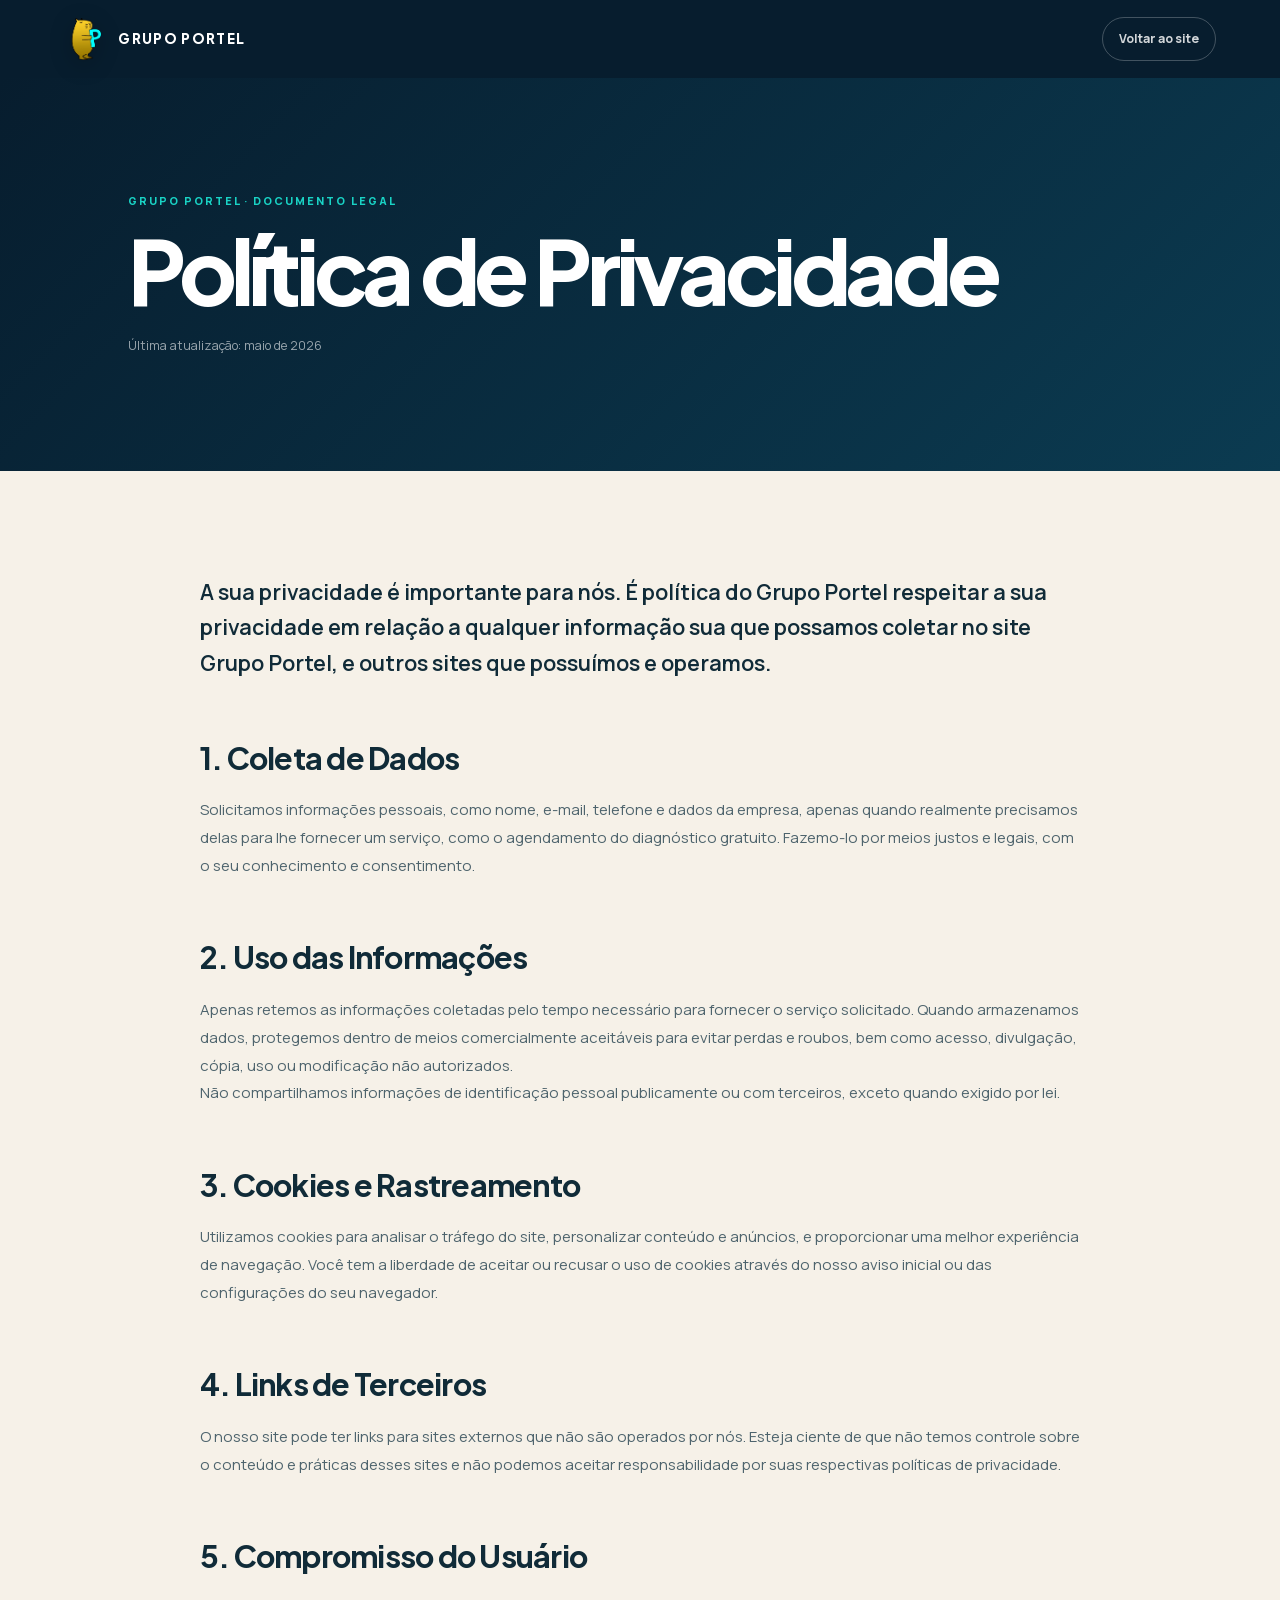
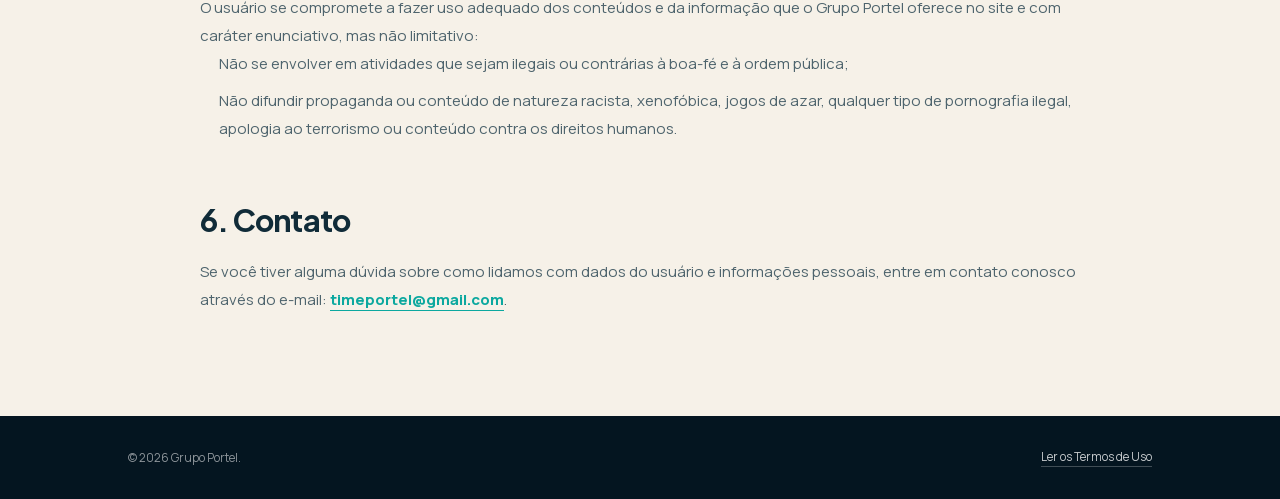
==== privacidade/index.html @ b7c0ee76 "Publish working Formspree integration" ====
<!DOCTYPE html><html lang="pt-BR"><head><meta charSet="utf-8"/><meta name="viewport" content="width=device-width, initial-scale=1"/><link rel="preload" href="/assets/logo-grupo-portel.png" as="image"/><link rel="stylesheet" href="/_next/static/css/index.C528u4CT.css" data-rsc-css-href="/_next/static/css/index.C528u4CT.css" data-precedence="vite-rsc/importer-resources"/><link rel="modulepreload" fetchPriority="low" href="/_next/static/chunks/index-CwE5I6aI.js"/><script src="/_next/static/chunks/rolldown-runtime-C60lm6uB.js" type="module" async=""></script><script src="/_next/static/chunks/framework-BgSIrAUN.js" type="module" async=""></script><link rel="preload" href="/assets/capy-transition-rough.png" as="image"/><link rel="preload" href="/assets/capy-walk-rough.png" as="image"/><link rel="modulepreload" href="/_next/static/chunks/layout-segment-context-z659BINg.js" crossorigin=""/><title>Grupo Portel | Engenharia de Vendas</title><meta name="description" content="Encontramos onde a sua receita escapa e conectamos marca, marketing e vendas para transformar atenção em decisão, venda e recorrência."/><meta property="og:title" content="Grupo Portel | Engenharia de Vendas"/><meta property="og:description" content="Encontramos onde a sua receita escapa e conectamos marca, marketing e vendas para transformar atenção em decisão, venda e recorrência."/><meta property="og:type" content="website"/><meta property="og:image" content="https://grupoportel.com/og.png"/><meta property="og:image:width" content="1536"/><meta property="og:image:height" content="1024"/><meta property="og:image:alt" content="Grupo Portel — quatro estações da estruturação comercial"/><meta name="twitter:card" content="summary_large_image"/><meta name="twitter:title" content="Grupo Portel | Engenharia de Vendas"/><meta name="twitter:description" content="Encontramos onde a sua receita escapa e conectamos marca, marketing e vendas para transformar atenção em decisão, venda e recorrência."/><meta name="twitter:image" content="https://grupoportel.com/og.png"/><link rel="shortcut icon" href="/favicon-portel.png"/><link rel="icon" href="/favicon-portel.png" type="image/png"/><link rel="apple-touch-icon" href="/favicon-portel.png"/><link rel="preload" as="image" href="/assets/capy-transition-rough.png"/><link rel="preload" as="image" href="/assets/capy-walk-rough.png"/><script>Object.assign(((self[Symbol.for("vinext.navigationRuntime")]??={bootstrap:{routeManifest:null},functions:{}}).bootstrap.rsc??={rsc:[]}),{params:{},nav:{"pathname":"/privacidade","searchParams":[]}})</script><link rel="modulepreload" href="/_next/static/chunks/index-CwE5I6aI.js" />
<link rel="preload" href="/_next/static/_vinext_fonts/manrope-76eca2803f7f/manrope-81401990.woff2" as="font" type="font/woff2" crossorigin />
<link rel="preload" href="/_next/static/_vinext_fonts/plus-jakarta-sans-58677bc4e688/plus-jakarta-sans-be25729b.woff2" as="font" type="font/woff2" crossorigin />
<style data-vinext-fonts>/* cyrillic-ext */
@font-face {
  font-family: 'Manrope';
  font-style: normal;
  font-weight: 200 800;
  font-display: swap;
  src: url(/_next/static/_vinext_fonts/manrope-76eca2803f7f/manrope-37facb2a.woff2) format('woff2');
  unicode-range: U+0460-052F, U+1C80-1C8A, U+20B4, U+2DE0-2DFF, U+A640-A69F, U+FE2E-FE2F;
}
/* cyrillic */
@font-face {
  font-family: 'Manrope';
  font-style: normal;
  font-weight: 200 800;
  font-display: swap;
  src: url(/_next/static/_vinext_fonts/manrope-76eca2803f7f/manrope-c9a5f13c.woff2) format('woff2');
  unicode-range: U+0301, U+0400-045F, U+0490-0491, U+04B0-04B1, U+2116;
}
/* greek */
@font-face {
  font-family: 'Manrope';
  font-style: normal;
  font-weight: 200 800;
  font-display: swap;
  src: url(/_next/static/_vinext_fonts/manrope-76eca2803f7f/manrope-f00fa027.woff2) format('woff2');
  unicode-range: U+0370-0377, U+037A-037F, U+0384-038A, U+038C, U+038E-03A1, U+03A3-03FF;
}
/* vietnamese */
@font-face {
  font-family: 'Manrope';
  font-style: normal;
  font-weight: 200 800;
  font-display: swap;
  src: url(/_next/static/_vinext_fonts/manrope-76eca2803f7f/manrope-bd6e7fdc.woff2) format('woff2');
  unicode-range: U+0102-0103, U+0110-0111, U+0128-0129, U+0168-0169, U+01A0-01A1, U+01AF-01B0, U+0300-0301, U+0303-0304, U+0308-0309, U+0323, U+0329, U+1EA0-1EF9, U+20AB;
}
/* latin-ext */
@font-face {
  font-family: 'Manrope';
  font-style: normal;
  font-weight: 200 800;
  font-display: swap;
  src: url(/_next/static/_vinext_fonts/manrope-76eca2803f7f/manrope-76dcfc73.woff2) format('woff2');
  unicode-range: U+0100-02BA, U+02BD-02C5, U+02C7-02CC, U+02CE-02D7, U+02DD-02FF, U+0304, U+0308, U+0329, U+1D00-1DBF, U+1E00-1E9F, U+1EF2-1EFF, U+2020, U+20A0-20AB, U+20AD-20C0, U+2113, U+2C60-2C7F, U+A720-A7FF;
}
/* latin */
@font-face {
  font-family: 'Manrope';
  font-style: normal;
  font-weight: 200 800;
  font-display: swap;
  src: url(/_next/static/_vinext_fonts/manrope-76eca2803f7f/manrope-81401990.woff2) format('woff2');
  unicode-range: U+0000-00FF, U+0131, U+0152-0153, U+02BB-02BC, U+02C6, U+02DA, U+02DC, U+0304, U+0308, U+0329, U+2000-206F, U+20AC, U+2122, U+2191, U+2193, U+2212, U+2215, U+FEFF, U+FFFD;
}

@font-face {
  font-family: 'Manrope Fallback';
  src: local("Arial");
  ascent-override: 103.31%;
  descent-override: 29.07%;
  line-gap-override: 0.00%;
  size-adjust: 103.19%;
}

.__font_manrope_0lv6qco { font-family: 'Manrope', 'Manrope Fallback'; font-style: normal; }

.__variable_manrope_0lv6qco { --font-body: 'Manrope', 'Manrope Fallback'; }

/* cyrillic-ext */
@font-face {
  font-family: 'Plus Jakarta Sans';
  font-style: normal;
  font-weight: 200 800;
  font-display: swap;
  src: url(/_next/static/_vinext_fonts/plus-jakarta-sans-58677bc4e688/plus-jakarta-sans-9b76284e.woff2) format('woff2');
  unicode-range: U+0460-052F, U+1C80-1C8A, U+20B4, U+2DE0-2DFF, U+A640-A69F, U+FE2E-FE2F;
}
/* vietnamese */
@font-face {
  font-family: 'Plus Jakarta Sans';
  font-style: normal;
  font-weight: 200 800;
  font-display: swap;
  src: url(/_next/static/_vinext_fonts/plus-jakarta-sans-58677bc4e688/plus-jakarta-sans-35af93a0.woff2) format('woff2');
  unicode-range: U+0102-0103, U+0110-0111, U+0128-0129, U+0168-0169, U+01A0-01A1, U+01AF-01B0, U+0300-0301, U+0303-0304, U+0308-0309, U+0323, U+0329, U+1EA0-1EF9, U+20AB;
}
/* latin-ext */
@font-face {
  font-family: 'Plus Jakarta Sans';
  font-style: normal;
  font-weight: 200 800;
  font-display: swap;
  src: url(/_next/static/_vinext_fonts/plus-jakarta-sans-58677bc4e688/plus-jakarta-sans-305d441d.woff2) format('woff2');
  unicode-range: U+0100-02BA, U+02BD-02C5, U+02C7-02CC, U+02CE-02D7, U+02DD-02FF, U+0304, U+0308, U+0329, U+1D00-1DBF, U+1E00-1E9F, U+1EF2-1EFF, U+2020, U+20A0-20AB, U+20AD-20C0, U+2113, U+2C60-2C7F, U+A720-A7FF;
}
/* latin */
@font-face {
  font-family: 'Plus Jakarta Sans';
  font-style: normal;
  font-weight: 200 800;
  font-display: swap;
  src: url(/_next/static/_vinext_fonts/plus-jakarta-sans-58677bc4e688/plus-jakarta-sans-be25729b.woff2) format('woff2');
  unicode-range: U+0000-00FF, U+0131, U+0152-0153, U+02BB-02BC, U+02C6, U+02DA, U+02DC, U+0304, U+0308, U+0329, U+2000-206F, U+20AC, U+2122, U+2191, U+2193, U+2212, U+2215, U+FEFF, U+FFFD;
}

@font-face {
  font-family: 'Plus Jakarta Sans Fallback';
  src: local("Arial");
  ascent-override: 98.88%;
  descent-override: 21.15%;
  line-gap-override: 0.00%;
  size-adjust: 104.98%;
}

.__font_plus_jakarta_sans_1ftl9zn { font-family: 'Plus Jakarta Sans', 'Plus Jakarta Sans Fallback'; font-style: normal; }

.__variable_plus_jakarta_sans_1ftl9zn { --font-display: 'Plus Jakarta Sans', 'Plus Jakarta Sans Fallback'; }
</style>
</head><body class="__variable_manrope_0lv6qco __variable_plus_jakarta_sans_1ftl9zn"><main class="legal-page"><header class="legal-header"><a class="brand" href="/#inicio" aria-label="Grupo Portel — página inicial"><span class="brand-mark"><img src="/assets/logo-grupo-portel.png" alt=""/></span><span>GRUPO PORTEL</span></a><a class="legal-home-link" href="/#inicio">Voltar ao site</a></header><section class="legal-hero"><p>GRUPO PORTEL · DOCUMENTO LEGAL</p><h1>Política de Privacidade</h1><span>Última atualização: maio de 2026</span></section><article class="legal-content"><p>A sua privacidade é importante para nós. É política do Grupo Portel respeitar a sua privacidade em relação a qualquer informação sua que possamos coletar no site Grupo Portel, e outros sites que possuímos e operamos.</p><h2>1. Coleta de Dados</h2><p>Solicitamos informações pessoais, como nome, e-mail, telefone e dados da empresa, apenas quando realmente precisamos delas para lhe fornecer um serviço, como o agendamento do diagnóstico gratuito. Fazemo-lo por meios justos e legais, com o seu conhecimento e consentimento.</p><h2>2. Uso das Informações</h2><p>Apenas retemos as informações coletadas pelo tempo necessário para fornecer o serviço solicitado. Quando armazenamos dados, protegemos dentro de meios comercialmente aceitáveis para evitar perdas e roubos, bem como acesso, divulgação, cópia, uso ou modificação não autorizados.</p><p>Não compartilhamos informações de identificação pessoal publicamente ou com terceiros, exceto quando exigido por lei.</p><h2>3. Cookies e Rastreamento</h2><p>Utilizamos cookies para analisar o tráfego do site, personalizar conteúdo e anúncios, e proporcionar uma melhor experiência de navegação. Você tem a liberdade de aceitar ou recusar o uso de cookies através do nosso aviso inicial ou das configurações do seu navegador.</p><h2>4. Links de Terceiros</h2><p>O nosso site pode ter links para sites externos que não são operados por nós. Esteja ciente de que não temos controle sobre o conteúdo e práticas desses sites e não podemos aceitar responsabilidade por suas respectivas políticas de privacidade.</p><h2>5. Compromisso do Usuário</h2><p>O usuário se compromete a fazer uso adequado dos conteúdos e da informação que o Grupo Portel oferece no site e com caráter enunciativo, mas não limitativo:</p><ul><li>Não se envolver em atividades que sejam ilegais ou contrárias à boa-fé e à ordem pública;</li><li>Não difundir propaganda ou conteúdo de natureza racista, xenofóbica, jogos de azar, qualquer tipo de pornografia ilegal, apologia ao terrorismo ou conteúdo contra os direitos humanos.</li></ul><h2>6. Contato</h2><p>Se você tiver alguma dúvida sobre como lidamos com dados do usuário e informações pessoais, entre em contato conosco através do e-mail: <a href="mailto:timeportel@gmail.com">timeportel@gmail.com</a>.</p></article><footer class="legal-footer"><span>© 2026 Grupo Portel.</span><a href="/termos/">Ler os Termos de Uso</a></footer></main><script type="module" src="/_next/static/chunks/index-CwE5I6aI.js" id="_R_" async=""></script><script>((self[Symbol.for("vinext.navigationRuntime")]??={bootstrap:{routeManifest:null},functions:{}}).bootstrap.rsc??={rsc:[]}).rsc.push("2:I[\"8c0f216c4604\",[],\"Children\",1]\n")</script><script>((self[Symbol.for("vinext.navigationRuntime")]??={bootstrap:{routeManifest:null},functions:{}}).bootstrap.rsc??={rsc:[]}).rsc.push("3:I[\"593f344dc510\",[],\"GlobalErrorBoundary\",1]\n")</script><script>((self[Symbol.for("vinext.navigationRuntime")]??={bootstrap:{routeManifest:null},functions:{}}).bootstrap.rsc??={rsc:[]}).rsc.push("4:I[\"0b874ad30386\",[],\"default\",1]\n")</script><script>((self[Symbol.for("vinext.navigationRuntime")]??={bootstrap:{routeManifest:null},functions:{}}).bootstrap.rsc??={rsc:[]}).rsc.push("5:I[\"593f344dc510\",[],\"ErrorBoundary\",1]\n")</script><script>((self[Symbol.for("vinext.navigationRuntime")]??={bootstrap:{routeManifest:null},functions:{}}).bootstrap.rsc??={rsc:[]}).rsc.push("6:I[\"15c18cfaeeff\",[],\"LayoutSegmentProvider\",1]\n")</script><script>((self[Symbol.for("vinext.navigationRuntime")]??={bootstrap:{routeManifest:null},functions:{}}).bootstrap.rsc??={rsc:[]}).rsc.push("7:I[\"8c0f216c4604\",[],\"Slot\",1]\n")</script><script>((self[Symbol.for("vinext.navigationRuntime")]??={bootstrap:{routeManifest:null},functions:{}}).bootstrap.rsc??={rsc:[]}).rsc.push("8:I[\"9276801271d6\",[],\"AppRouterScrollTarget\",1]\n")</script><script>((self[Symbol.for("vinext.navigationRuntime")]??={bootstrap:{routeManifest:null},functions:{}}).bootstrap.rsc??={rsc:[]}).rsc.push("9:I[\"593f344dc510\",[],\"RedirectBoundary\",1]\n")</script><script>((self[Symbol.for("vinext.navigationRuntime")]??={bootstrap:{routeManifest:null},functions:{}}).bootstrap.rsc??={rsc:[]}).rsc.push(":HL[\"/_next/static/css/index.C528u4CT.css\",\"style\"     ]\n")</script><script>((self[Symbol.for("vinext.navigationRuntime")]??={bootstrap:{routeManifest:null},functions:{}}).bootstrap.rsc??={rsc:[]}).rsc.push(":HL[\"/assets/capy-transition-rough.png\",\"image\"]\n")</script><script>((self[Symbol.for("vinext.navigationRuntime")]??={bootstrap:{routeManifest:null},functions:{}}).bootstrap.rsc??={rsc:[]}).rsc.push(":HL[\"/assets/capy-walk-rough.png\",\"image\"]\n")</script><script>((self[Symbol.for("vinext.navigationRuntime")]??={bootstrap:{routeManifest:null},functions:{}}).bootstrap.rsc??={rsc:[]}).rsc.push("0:{\"__route\":\"route:/privacidade\",\"__interceptionContext\":null,\"__layoutIds\":[\"layout:/\"],\"__rootLayout\":\"/\",\"__sourcePage\":\"/privacidade/page\",\"page:/privacidade\":\"$L1\",\"layout:/\":[[[[\"$\",\"link\",\"css:/_next/static/css/index.C528u4CT.css\",{\"rel\":\"stylesheet\",\"precedence\":\"vite-rsc/importer-resources\",\"href\":\"/_next/static/css/index.C528u4CT.css\",\"data-rsc-css-href\":\"/_next/static/css/index.C528u4CT.css\"}],\"$undefined\"],[\"$\",\"html\",null,{\"lang\":\"pt-BR\",\"children\":[[\"$\",\"head\",null,{\"children\":[[\"$\",\"link\",null,{\"rel\":\"preload\",\"as\":\"image\",\"href\":\"/assets/capy-transition-rough.png\"}],[\"$\",\"link\",null,{\"rel\":\"preload\",\"as\":\"image\",\"href\":\"/assets/capy-walk-rough.png\"}]]}],[\"$\",\"body\",null,{\"className\":\"__variable_manrope_0lv6qco __variable_plus_jakarta_sans_1ftl9zn\",\"children\":[\"$\",\"$L2\",null,{}]}]]}]],null],\"route:/privacidade\":[[[\"$\",\"meta\",null,{\"charSet\":\"utf-8\"}],[[\"$\",\"title\",\"0\",{\"children\":\"Grupo Portel | Engenharia de Vendas\"}],[\"$\",\"meta\",\"1\",{\"name\":\"description\",\"content\":\"Encontramos onde a sua receita escapa e conectamos marca, marketing e vendas para transformar atenção em decisão, venda e recorrência.\"}],[\"$\",\"meta\",\"2\",{\"property\":\"og:title\",\"content\":\"Grupo Portel | Engenharia de Vendas\"}],[\"$\",\"meta\",\"3\",{\"property\":\"og:description\",\"content\":\"Encontramos onde a sua receita escapa e conectamos marca, marketing e vendas para transformar atenção em decisão, venda e recorrência.\"}],[\"$\",\"meta\",\"4\",{\"property\":\"og:type\",\"content\":\"website\"}],[\"$\",\"meta\",\"5\",{\"property\":\"og:image\",\"content\":\"https://grupoportel.com/og.png\"}],[\"$\",\"meta\",\"6\",{\"property\":\"og:image:width\",\"content\":\"1536\"}],[\"$\",\"meta\",\"7\",{\"property\":\"og:image:height\",\"content\":\"1024\"}],[\"$\",\"meta\",\"8\",{\"property\":\"og:image:alt\",\"content\":\"Grupo Portel — quatro estações da estruturação comercial\"}],[\"$\",\"meta\",\"9\",{\"name\":\"twitter:card\",\"content\":\"summary_large_image\"}],[\"$\",\"meta\",\"10\",{\"name\":\"twitter:title\",\"content\":\"Grupo Portel | Engenharia de Vendas\"}],[\"$\",\"meta\",\"11\",{\"name\":\"twitter:description\",\"content\":\"Encontramos onde a sua receita escapa e conectamos marca, marketing e vendas para transformar atenção em decisão, venda e recorrência.\"}],[\"$\",\"meta\",\"12\",{\"name\":\"twitter:image\",\"content\":\"https://grupoportel.com/og.png\"}],[\"$\",\"link\",\"13\",{\"rel\":\"shortcut icon\",\"href\":\"/favicon-portel.png\"}],[\"$\",\"link\",\"14\",{\"rel\":\"icon\",\"href\":\"/favicon-portel.png\",\"type\":\"image/png\"}],[\"$\",\"link\",\"15\",{\"rel\":\"apple-touch-icon\",\"href\":\"/favicon-portel.png\"}]],[[\"$\",\"meta\",\"0\",{\"name\":\"viewport\",\"content\":\"width=device-width, initial-scale=1\"}]]],[\"$\",\"$L3\",null,{\"fallback\":\"$4\",\"children\":[\"$\",\"$L5\",null,{\"fallback\":\"$4\",\"children\":[\"$\",\"$L6\",null,{\"providerId\":\"layout:/\",\"segmentMap\":{\"children\":[\"privacidade\"]},\"children\":[\"$\",\"$L7\",null,{\"id\":\"layout:/\",\"parallelSlots\":\"$undefined\",\"children\":[\"$\",\"$L8\",null,{\"children\":[\"$\",\"$L9\",null,{\"children\":[[\"$\",\"$L6\",null,{\"providerId\":\"page:/privacidade\",\"segmentMap\":{\"children\":[\"__PAGE__\"]},\"children\":[\"$\",\"$L7\",null,{\"id\":\"page:/privacidade\"}]}],null]}]}]}]}]}]}],null,null],\"__layoutFlags\":{\"layout:/\":\"s\"},\"__artifactCompatibility\":{\"schemaVersion\":1,\"graphVersion\":\"app-route-graph:e624e10433187079\",\"deploymentVersion\":\"eda1e6bf-291e-41cd-b1f5-90663b16c5d6\",\"appElementsSchemaVersion\":1,\"rscPayloadSchemaVersion\":1,\"rootBoundaryId\":\"/\",\"renderEpoch\":null},\"__renderObservation\":{\"schemaVersion\":1,\"output\":{\"kind\":\"app-rsc\",\"mountedSlotsFingerprint\":null,\"renderEpoch\":null,\"rootBoundaryId\":\"/\",\"routeId\":\"route:/privacidade\"},\"completeness\":\"partial\",\"boundaryOutcome\":{\"kind\":\"unknown\"},\"requestApis\":[{\"kind\":\"connection\",\"status\":\"unknown\"},{\"kind\":\"cookies\",\"status\":\"unknown\"},{\"kind\":\"draftMode\",\"status\":\"unknown\"},{\"kind\":\"headers\",\"status\":\"unknown\"},{\"kind\":\"params\",\"status\":\"unknown\"},{\"kind\":\"searchParams\",\"status\":\"unknown\"}],\"dynamicFetches\":[],\"cacheTags\":[\"/privacidade\",\"_N_T_/layout\",\"_N_T_/privacidade\",\"_N_T_/privacidade/layout\",\"_N_T_/privacidade/page\"],\"pathTags\":[\"/privacidade\"],\"cacheability\":\"unknown\",\"downgrade\":{\"target\":\"freshRender\",\"reasons\":[{\"code\":\"CP_DOWNGRADE_CACHEABILITY_UNKNOWN\",\"target\":\"freshRender\"},{\"code\":\"CP_DOWNGRADE_INCOMPLETE_OBSERVATION\",\"completeness\":\"partial\",\"target\":\"freshRender\"},{\"code\":\"CP_DOWNGRADE_UNKNOWN_REQUEST_API\",\"requestApi\":\"connection\",\"target\":\"freshRender\"},{\"code\":\"CP_DOWNGRADE_UNKNOWN_REQUEST_API\",\"requestApi\":\"cookies\",\"target\":\"freshRender\"},{\"code\":\"CP_DOWNGRADE_UNKNOWN_REQUEST_API\",\"requestApi\":\"draftMode\",\"target\":\"freshRender\"},{\"code\":\"CP_DOWNGRADE_UNKNOWN_REQUEST_API\",\"requestApi\":\"headers\",\"target\":\"freshRender\"},{\"code\":\"CP_DOWNGRADE_UNKNOWN_REQUEST_API\",\"requestApi\":\"params\",\"target\":\"freshRender\"},{\"code\":\"CP_DOWNGRADE_UNKNOWN_REQUEST_API\",\"requestApi\":\"searchParams\",\"target\":\"freshRender\"}],\"fallback\":{\"kind\":\"breakerFallback\",\"code\":\"CP_PRIVATE_DYNAMIC_DOWNGRADE\",\"mode\":\"renderFresh\",\"scope\":\"affectedOutput\",\"fields\":{\"reasonCodes\":[\"CP_DOWNGRADE_CACHEABILITY_UNKNOWN\",\"CP_DOWNGRADE_INCOMPLETE_OBSERVATION\",\"CP_DOWNGRADE_UNKNOWN_REQUEST_API\",\"CP_DOWNGRADE_UNKNOWN_REQUEST_API\",\"CP_DOWNGRADE_UNKNOWN_REQUEST_API\",\"CP_DOWNGRADE_UNKNOWN_REQUEST_API\",\"CP_DOWNGRADE_UNKNOWN_REQUEST_API\",\"CP_DOWNGRADE_UNKNOWN_REQUEST_API\"],\"target\":\"freshRender\"}},\"isPublicCacheCandidate\":false}}}\n")</script><script>((self[Symbol.for("vinext.navigationRuntime")]??={bootstrap:{routeManifest:null},functions:{}}).bootstrap.rsc??={rsc:[]}).rsc.push(":HL[\"/assets/logo-grupo-portel.png\",\"image\"]\n")</script><script>((self[Symbol.for("vinext.navigationRuntime")]??={bootstrap:{routeManifest:null},functions:{}}).bootstrap.rsc??={rsc:[]}).rsc.push("1:[\"$\",\"main\",null,{\"className\":\"legal-page\",\"children\":[[\"$\",\"header\",null,{\"className\":\"legal-header\",\"children\":[[\"$\",\"a\",null,{\"className\":\"brand\",\"href\":\"/#inicio\",\"aria-label\":\"Grupo Portel — página inicial\",\"children\":[[\"$\",\"span\",null,{\"className\":\"brand-mark\",\"children\":[\"$\",\"img\",null,{\"src\":\"/assets/logo-grupo-portel.png\",\"alt\":\"\"}]}],[\"$\",\"span\",null,{\"children\":\"GRUPO PORTEL\"}]]}],[\"$\",\"a\",null,{\"className\":\"legal-home-link\",\"href\":\"/#inicio\",\"children\":\"Voltar ao site\"}]]}],[\"$\",\"section\",null,{\"className\":\"legal-hero\",\"children\":[[\"$\",\"p\",null,{\"children\":\"GRUPO PORTEL · DOCUMENTO LEGAL\"}],[\"$\",\"h1\",null,{\"children\":\"Política de Privacidade\"}],[\"$\",\"span\",null,{\"children\":\"Última atualização: maio de 2026\"}]]}],[\"$\",\"article\",null,{\"className\":\"legal-content\",\"children\":[[\"$\",\"p\",null,{\"children\":\"A sua privacidade é importante para nós. É política do Grupo Portel respeitar a sua privacidade em relação a qualquer informação sua que possamos coletar no site Grupo Portel, e outros sites que possuímos e operamos.\"}],[\"$\",\"h2\",null,{\"children\":\"1. Coleta de Dados\"}],[\"$\",\"p\",null,{\"children\":\"Solicitamos informações pessoais, como nome, e-mail, telefone e dados da empresa, apenas quando realmente precisamos delas para lhe fornecer um serviço, como o agendamento do diagnóstico gratuito. Fazemo-lo por meios justos e legais, com o seu conhecimento e consentimento.\"}],[\"$\",\"h2\",null,{\"children\":\"2. Uso das Informações\"}],[\"$\",\"p\",null,{\"children\":\"Apenas retemos as informações coletadas pelo tempo necessário para fornecer o serviço solicitado. Quando armazenamos dados, protegemos dentro de meios comercialmente aceitáveis para evitar perdas e roubos, bem como acesso, divulgação, cópia, uso ou modificação não autorizados.\"}],[\"$\",\"p\",null,{\"children\":\"Não compartilhamos informações de identificação pessoal publicamente ou com terceiros, exceto quando exigido por lei.\"}],[\"$\",\"h2\",null,{\"children\":\"3. Cookies e Rastreamento\"}],[\"$\",\"p\",null,{\"children\":\"Utilizamos cookies para analisar o tráfego do site, personalizar conteúdo e anúncios, e proporcionar uma melhor experiência de navegação. Você tem a liberdade de aceitar ou recusar o uso de cookies através do nosso aviso inicial ou das configurações do seu navegador.\"}],[\"$\",\"h2\",null,{\"children\":\"4. Links de Terceiros\"}],[\"$\",\"p\",null,{\"children\":\"O nosso site pode ter links para sites externos que não são operados por nós. Esteja ciente de que não temos controle sobre o conteúdo e práticas desses sites e não podemos aceitar responsabilidade por suas respectivas políticas de privacidade.\"}],[\"$\",\"h2\",null,{\"children\":\"5. Compromisso do Usuário\"}],[\"$\",\"p\",null,{\"children\":\"O usuário se compromete a fazer uso adequado dos conteúdos e da informação que o Grupo Portel oferece no site e com caráter enunciativo, mas não limitativo:\"}],[\"$\",\"ul\",null,{\"children\":[[\"$\",\"li\",null,{\"children\":\"Não se envolver em atividades que sejam ilegais ou contrárias à boa-fé e à ordem pública;\"}],[\"$\",\"li\",null,{\"children\":\"Não difundir propaganda ou conteúdo de natureza racista, xenofóbica, jogos de azar, qualquer tipo de pornografia ilegal, apologia ao terrorismo ou conteúdo contra os direitos humanos.\"}]]}],[\"$\",\"h2\",null,{\"children\":\"6. Contato\"}],[\"$\",\"p\",null,{\"children\":[\"Se você tiver alguma dúvida sobre como lidamos com dados do usuário e informações pessoais, entre em contato conosco através do e-mail: \",[\"$\",\"a\",null,{\"href\":\"mailto:timeportel@gmail.com\",\"children\":\"timeportel@gmail.com\"}],\".\"]}]]}],[\"$\",\"footer\",null,{\"className\":\"legal-footer\",\"children\":[[\"$\",\"span\",null,{\"children\":\"© 2026 Grupo Portel.\"}],[\"$\",\"a\",null,{\"href\":\"/termos/\",\"children\":\"Ler os Termos de Uso\"}]]}]]}]\n")</script><script>Object.assign(((self[Symbol.for("vinext.navigationRuntime")]??={bootstrap:{routeManifest:null},functions:{}}).bootstrap.rsc??={rsc:[]}),{"initialCacheKind":"static"});((self[Symbol.for("vinext.navigationRuntime")]??={bootstrap:{routeManifest:null},functions:{}}).bootstrap.rsc??={rsc:[]}).done=true</script></body></html>
---- _next/static/css/index.C528u4CT.css ----
/*! tailwindcss v4.2.1 | MIT License | https://tailwindcss.com */
@layer properties{@supports (((-webkit-hyphens:none)) and (not (margin-trim:inline))) or ((-moz-orient:inline) and (not (color:rgb(from red r g b)))){:root,:host{--sky-a:#020711;--sky-b:#0b2133;--hill-far:#263b49;--hill-near:#152d39;--ground-a:#dce7e6;--ground-b:#b8c9c7;--tree:#243f49;--tree-soft:#3c5960}*,:before,:after{--tw-rotate-x:initial;--tw-rotate-y:initial;--tw-rotate-z:initial;--tw-skew-x:initial;--tw-skew-y:initial;--tw-blur:initial;--tw-brightness:initial;--tw-contrast:initial;--tw-grayscale:initial;--tw-hue-rotate:initial;--tw-invert:initial;--tw-opacity:initial;--tw-saturate:initial;--tw-sepia:initial;--tw-drop-shadow:initial;--tw-drop-shadow-color:initial;--tw-drop-shadow-alpha:100%;--tw-drop-shadow-size:initial}::backdrop{--tw-rotate-x:initial;--tw-rotate-y:initial;--tw-rotate-z:initial;--tw-skew-x:initial;--tw-skew-y:initial;--tw-blur:initial;--tw-brightness:initial;--tw-contrast:initial;--tw-grayscale:initial;--tw-hue-rotate:initial;--tw-invert:initial;--tw-opacity:initial;--tw-saturate:initial;--tw-sepia:initial;--tw-drop-shadow:initial;--tw-drop-shadow-color:initial;--tw-drop-shadow-alpha:100%;--tw-drop-shadow-size:initial}}}@layer theme{:root,:host{--font-sans:ui-sans-serif, system-ui, sans-serif, "Apple Color Emoji", "Segoe UI Emoji", "Segoe UI Symbol", "Noto Color Emoji";--font-mono:ui-monospace, SFMono-Regular, Menlo, Monaco, Consolas, "Liberation Mono", "Courier New", monospace;--spacing:.25rem;--default-font-family:var(--font-sans);--default-mono-font-family:var(--font-mono)}}@layer base{*,:after,:before{box-sizing:border-box;border:0 solid;margin:0;padding:0}::backdrop{box-sizing:border-box;border:0 solid;margin:0;padding:0}::file-selector-button{box-sizing:border-box;border:0 solid;margin:0;padding:0}html,:host{-webkit-text-size-adjust:100%;tab-size:4;line-height:1.5;font-family:var(--default-font-family,ui-sans-serif, system-ui, sans-serif, "Apple Color Emoji", "Segoe UI Emoji", "Segoe UI Symbol", "Noto Color Emoji");font-feature-settings:var(--default-font-feature-settings,normal);font-variation-settings:var(--default-font-variation-settings,normal);-webkit-tap-highlight-color:transparent}hr{height:0;color:inherit;border-top-width:1px}abbr:where([title]){-webkit-text-decoration:underline dotted;text-decoration:underline dotted}h1,h2,h3,h4,h5,h6{font-size:inherit;font-weight:inherit}a{color:inherit;-webkit-text-decoration:inherit;-webkit-text-decoration:inherit;-webkit-text-decoration:inherit;-webkit-text-decoration:inherit;text-decoration:inherit}b,strong{font-weight:bolder}code,kbd,samp,pre{font-family:var(--default-mono-font-family,ui-monospace, SFMono-Regular, Menlo, Monaco, Consolas, "Liberation Mono", "Courier New", monospace);font-feature-settings:var(--default-mono-font-feature-settings,normal);font-variation-settings:var(--default-mono-font-variation-settings,normal);font-size:1em}small{font-size:80%}sub,sup{vertical-align:baseline;font-size:75%;line-height:0;position:relative}sub{bottom:-.25em}sup{top:-.5em}table{text-indent:0;border-color:inherit;border-collapse:collapse}:-moz-focusring{outline:auto}progress{vertical-align:baseline}summary{display:list-item}ol,ul,menu{list-style:none}img,svg,video,canvas,audio,iframe,embed,object{vertical-align:middle;display:block}img,video{max-width:100%;height:auto}button,input,select,optgroup,textarea{font:inherit;font-feature-settings:inherit;font-variation-settings:inherit;letter-spacing:inherit;color:inherit;opacity:1;background-color:#0000;border-radius:0}::file-selector-button{font:inherit;font-feature-settings:inherit;font-variation-settings:inherit;letter-spacing:inherit;color:inherit;opacity:1;background-color:#0000;border-radius:0}:where(select:is([multiple],[size])) optgroup{font-weight:bolder}:where(select:is([multiple],[size])) optgroup option{padding-inline-start:20px}::file-selector-button{margin-inline-end:4px}::placeholder{opacity:1}@supports (not ((-webkit-appearance:-apple-pay-button))) or (contain-intrinsic-size:1px){::placeholder{color:currentColor}@supports (color:color-mix(in lab, red, red)){::placeholder{color:color-mix(in oklab, currentcolor 50%, transparent)}}}textarea{resize:vertical}::-webkit-search-decoration{-webkit-appearance:none}::-webkit-date-and-time-value{min-height:1lh;text-align:inherit}::-webkit-datetime-edit{display:inline-flex}::-webkit-datetime-edit-fields-wrapper{padding:0}::-webkit-datetime-edit{padding-block:0}::-webkit-datetime-edit-year-field{padding-block:0}::-webkit-datetime-edit-month-field{padding-block:0}::-webkit-datetime-edit-day-field{padding-block:0}::-webkit-datetime-edit-hour-field{padding-block:0}::-webkit-datetime-edit-minute-field{padding-block:0}::-webkit-datetime-edit-second-field{padding-block:0}::-webkit-datetime-edit-millisecond-field{padding-block:0}::-webkit-datetime-edit-meridiem-field{padding-block:0}::-webkit-calendar-picker-indicator{line-height:1}:-moz-ui-invalid{box-shadow:none}button,input:where([type=button],[type=reset],[type=submit]){-webkit-appearance:button;appearance:button}::file-selector-button{-webkit-appearance:button;appearance:button}::-webkit-inner-spin-button{height:auto}::-webkit-outer-spin-button{height:auto}[hidden]:where(:not([hidden=until-found])){display:none!important}}@layer components;@layer utilities{.sr-only{clip-path:inset(50%);white-space:nowrap;border-width:0;width:1px;height:1px;margin:-1px;padding:0;position:absolute;overflow:hidden}.relative{position:relative}.start{inset-inline-start:var(--spacing)}.table{display:table}.transform{transform:var(--tw-rotate-x,) var(--tw-rotate-y,) var(--tw-rotate-z,) var(--tw-skew-x,) var(--tw-skew-y,)}.resize{resize:both}.blur{--tw-blur:blur(8px);filter:var(--tw-blur,) var(--tw-brightness,) var(--tw-contrast,) var(--tw-grayscale,) var(--tw-hue-rotate,) var(--tw-invert,) var(--tw-saturate,) var(--tw-sepia,) var(--tw-drop-shadow,)}}@property --sky-a{syntax:"<color>";inherits:true;initial-value:#020711}@property --sky-b{syntax:"<color>";inherits:true;initial-value:#0b2133}@property --hill-far{syntax:"<color>";inherits:true;initial-value:#263b49}@property --hill-near{syntax:"<color>";inherits:true;initial-value:#152d39}@property --ground-a{syntax:"<color>";inherits:true;initial-value:#dce7e6}@property --ground-b{syntax:"<color>";inherits:true;initial-value:#b8c9c7}@property --tree{syntax:"<color>";inherits:true;initial-value:#243f49}@property --tree-soft{syntax:"<color>";inherits:true;initial-value:#3c5960}:root{--navy:#071d2e;--navy-soft:#0d2d42;--teal:#19d3c5;--teal-dark:#0ca89f;--cream:#f6f1e8;--ink:#102b38;--muted:#6b7c82}*{box-sizing:border-box}html{scroll-behavior:smooth}body{background:var(--cream);color:var(--ink);font-family:var(--font-body), sans-serif;margin:0;overflow-x:hidden}a{color:inherit;text-decoration:none}button,a{-webkit-tap-highlight-color:transparent}.skip-link{z-index:1000;color:var(--navy);background:#fff;border-radius:.6rem;padding:.8rem 1.1rem;position:fixed;top:-5rem;left:1rem}.skip-link:focus{top:1rem}.sr-only{clip:rect(0, 0, 0, 0);white-space:nowrap;border:0;width:1px;height:1px;margin:-1px;padding:0;position:absolute;overflow:hidden}.site-header{z-index:50;color:#fff;background:linear-gradient(#031320b8,#0000);justify-content:space-between;align-items:center;width:100%;height:84px;padding:0 clamp(1.25rem,4vw,4.5rem);display:flex;position:fixed;top:0;left:0}.brand{font-family:var(--font-display), sans-serif;letter-spacing:.1em;align-items:center;gap:.75rem;font-size:.84rem;font-weight:800;line-height:1;display:inline-flex}.brand-mark{flex:none;place-items:center;width:2.65rem;height:2.65rem;display:grid}.brand-mark img{object-fit:contain;filter:drop-shadow(0 .35rem .7rem #0003);width:100%;height:100%;display:block}.site-header nav{align-items:center;gap:1.75rem;font-size:.82rem;font-weight:700;display:flex}.site-header nav a:not(.nav-cta){opacity:.8;transition:opacity .2s}.site-header nav a:not(.nav-cta):hover{opacity:1}.nav-cta{-webkit-backdrop-filter:blur(8px);backdrop-filter:blur(8px);background:#ffffff14;border:1px solid #fff6;border-radius:999px;padding:.78rem 1.15rem}.journey{height:800vh}.journey-sticky{--season-transition:1.8s;--sky-a:#020711;--sky-b:#0b2133;--hill-far:#263b49;--hill-near:#152d39;--ground-a:#c8d8dd;--ground-b:#8da5ad;--tree:#112b37;--tree-soft:#244653;color:#fff;background:var(--sky-a);height:100vh;min-height:620px;transition:--sky-a var(--season-transition) ease-in-out, --sky-b var(--season-transition) ease-in-out, --hill-far var(--season-transition) ease-in-out, --hill-near var(--season-transition) ease-in-out, --ground-a var(--season-transition) ease-in-out, --ground-b var(--season-transition) ease-in-out, --tree var(--season-transition) ease-in-out, --tree-soft var(--season-transition) ease-in-out;position:sticky;top:0;overflow:hidden}.journey-sticky[data-season=spring]{--sky-a:#7fc9cf;--sky-b:#d8eee0;--hill-far:#91b99d;--hill-near:#4f876c;--ground-a:#78a66d;--ground-b:#426d53;--tree:#326c4a;--tree-soft:#67a15d}.journey-sticky[data-season=summer]{--sky-a:#3fbfc8;--sky-b:#d8f1d2;--hill-far:#70ad78;--hill-near:#2f7654;--ground-a:#5b9a57;--ground-b:#2d6645;--tree:#19583e;--tree-soft:#3d8950}.journey-sticky[data-season=autumn]{--sky-a:#d98250;--sky-b:#f1c281;--hill-far:#a77b54;--hill-near:#78523d;--ground-a:#ad7041;--ground-b:#704531;--tree:#673d31;--tree-soft:#b95f32}.scene,.scene>*{position:absolute}.scene{background:linear-gradient(180deg, var(--sky-a), var(--sky-b));inset:0;overflow:hidden}.scene:before{content:"";z-index:1;pointer-events:none;opacity:0;transition:opacity var(--season-transition) ease-in-out;background:radial-gradient(circle at 8% 12%,#e5f4ffe6 0 1.2px,#0000 1.8px),radial-gradient(circle at 18% 27%,#e5f4ff9e 0 1px,#0000 1.6px),radial-gradient(circle at 31% 8%,#e5f4ffc7 0 1.4px,#0000 2px),radial-gradient(circle at 45% 19%,#e5f4ff8c 0 1px,#0000 1.7px),radial-gradient(circle at 57% 7%,#e5f4ffd9 0 1.1px,#0000 1.8px),radial-gradient(circle at 68% 31%,#e5f4ffb8 0 1.3px,#0000 2px),radial-gradient(circle at 79% 17%,#e5f4ff9e 0 1px,#0000 1.7px),radial-gradient(circle at 91% 29%,#e5f4ffe0 0 1.4px,#0000 2px),radial-gradient(circle at 25% 43%,#e5f4ff94 0 1px,#0000 1.6px),radial-gradient(circle at 52% 39%,#e5f4ffbd 0 1.2px,#0000 1.8px),radial-gradient(circle at 84% 46%,#e5f4ff80 0 1px,#0000 1.5px);position:absolute;inset:0}.journey-sticky[data-season=winter] .scene:before{opacity:.82}.scene:after{content:"";z-index:20;pointer-events:none;background:radial-gradient(72% 48% at 50% 27%,#03121dc7 0%,#03121d94 38%,#03121d24 70%,#0000 100%),linear-gradient(#03121d80 0%,#03121d14 62%,#03121d33 100%);inset:0}.journey-sticky[data-season=winter] .scene:after{background:radial-gradient(74% 50% at 50% 27%,#010710db 0%,#010914a3 40%,#020d1929 72%,#0000 100%),linear-gradient(#0107108c 0%,#01071014 64%,#0108123d 100%)}.sky-glow{filter:blur(12px);background:#ffffff21;border-radius:50%;width:62vw;height:62vw;top:-25vw;right:-18vw}.journey-sticky[data-season=winter] .sky-glow{filter:blur(20px);background:#70a9cd1c}.sun{z-index:2;opacity:.84;width:clamp(4rem,7vw,7rem);height:clamp(4rem,7vw,7rem);transition:opacity var(--season-transition) ease-in-out, transform var(--season-transition) ease-in-out, background var(--season-transition) ease-in-out;background:#edf6ff;border-radius:50%;top:16%;right:15%;box-shadow:0 0 52px 18px #aed8f538,inset -.8rem -.35rem #a8c6db29}[data-season=spring] .sun{opacity:.55;background:#fff2b1;box-shadow:0 0 60px 28px #ffeca02e}[data-season=summer] .sun{opacity:1;background:#fff2b1;transform:scale(1.12);box-shadow:0 0 60px 28px #ffeca02e}[data-season=autumn] .sun{opacity:.78;background:#ffd08e}.cloud{z-index:2;background:#ffffff40;border-radius:999px;width:15vw;min-width:160px;height:2.4rem;animation:24s linear infinite alternate cloud-drift;box-shadow:2rem -1rem #ffffff2e,5rem -.4rem #ffffff38}.cloud-one{top:24%;left:40%}.cloud-two{animation-duration:31s;top:12%;left:70%;transform:scale(.7)}[data-season=winter] .cloud{background:#7794a524;box-shadow:2rem -1rem #7794a51a,5rem -.4rem #7794a521}[data-season=summer] .cloud{background:#253e489e;box-shadow:2rem -1rem #2b464e85,5rem -.4rem #1f374194}[data-season=summer] .sun{opacity:.3;filter:blur(2px);transform:scale(.94)}.mountain{z-index:3;background:var(--hill-far);clip-path:polygon(0 100%,36% 18%,50% 40%,65% 4%,100% 100%);opacity:.55;width:46vw;height:38vh;bottom:25%}.mountain:after{content:"";opacity:.7;clip-path:polygon(43% 0,100% 100%,60% 75%,44% 100%,0 72%);width:50%;height:42%;transition:opacity var(--season-transition) ease-in-out;background:#eaf3f2;position:absolute;top:10%;left:15%}[data-season]:not([data-season=winter]) .mountain:after{opacity:.18}.mountain-one{transform:translateX(calc(var(--journey-progress) * -9vw));left:-8%}.mountain-two{transform:scaleX(-1) translateX(calc(var(--journey-progress) * -6vw));opacity:.38;bottom:23%;right:-10%}.far-hill{z-index:4;background:var(--hill-near);border-radius:50% 50% 0 0;width:75vw;height:28vh;bottom:18%}.far-hill-one{transform:translateX(calc(var(--journey-progress) * -18vw));left:-25%}.far-hill-two{transform:translateX(calc(var(--journey-progress) * -12vw));opacity:.9;right:-30%}.distant-forest{z-index:6;opacity:.38;width:138%;height:24%;transform:translateX(calc(var(--journey-progress) * -18vw));transition:opacity var(--season-transition) ease-in-out;bottom:17%;left:-6%}.distant-forest span{left:var(--pine-x);background:var(--tree);clip-path:polygon(50% 0,78% 35%,64% 35%,94% 67%,69% 67%,100% 100%,0 100%,31% 67%,6% 67%,36% 35%,22% 35%);width:clamp(2.2rem,4vw,4.8rem);height:clamp(7rem,16vh,12rem);transform:scale(var(--pine-scale));transform-origin:bottom;position:absolute;bottom:0}[data-season=winter] .distant-forest{opacity:.3;filter:saturate(.58)}[data-season=summer] .distant-forest{opacity:.58}.grove{z-index:7;transform:translateX(calc(var(--journey-progress) * -32vw));inset:0}.tree{background:#523d32;border-radius:.6rem;width:1rem;height:18vh;position:absolute;bottom:19%}.tree:before{content:"";background:var(--tree);width:8rem;height:8rem;box-shadow:2.8rem 1rem 0 -1rem var(--tree-soft), -2.4rem 1.2rem 0 -1.2rem var(--tree-soft);transition:box-shadow var(--season-transition) ease-in-out;border-radius:48% 52% 42% 58%;position:absolute;top:-5rem;left:50%;transform:translate(-50%)}.tree:after{content:"";opacity:1;width:5.4rem;height:1.15rem;transition:opacity var(--season-transition) ease-in-out;background:#f6fcfce0;border-radius:50%;position:absolute;top:-4.8rem;left:50%;transform:translate(-50%)}[data-season]:not([data-season=winter]) .tree:after{opacity:0}[data-season=autumn] .tree:before{box-shadow:2.8rem 1rem 0 -1rem #d7883e,-2.4rem 1.2rem 0 -1.2rem #94502f}.tree-1{left:8%;transform:scale(.65)}.tree-2{left:27%;transform:scale(.9)}.tree-3{left:48%;transform:scale(.58)}.tree-4{left:64%;transform:scale(.85)}.tree-5{left:82%;transform:scale(.7)}.tree-6{left:105%;transform:scale(.95)}.tree-7{left:126%;transform:scale(.6)}.ground-back{z-index:8;background:var(--ground-a);border-radius:45% 50% 0 0;width:120%;height:26%;bottom:0;left:-10%}.path{z-index:9;background:var(--ground-b);width:125%;height:19%;bottom:-3%;left:-10%}@supports (color:color-mix(in lab, red, red)){.path{background:color-mix(in srgb, var(--ground-b) 70%, #dcc39b)}}.path{clip-path:polygon(0 22%,100% 0,100% 80%,0 100%)}.ground-front{z-index:11;background:var(--ground-b);border-radius:48% 54% 0 0;width:110%;height:24%;bottom:-13%;left:-5%}.snowfall{z-index:25;opacity:1;pointer-events:none;transition:opacity var(--season-transition) ease-in-out;inset:0}[data-season]:not([data-season=winter]) .snowfall{opacity:0}.snowfall span{left:var(--x);width:var(--size);height:var(--size);opacity:var(--flake-opacity);animation:snow-fall var(--duration) linear infinite;animation-delay:var(--delay);background:#fff;border-radius:50%;display:block;position:absolute;top:-10%}.rainfall{z-index:27;opacity:0;pointer-events:none;transition:opacity 1.2s ease-in-out;inset:-10% -8% 0 0;overflow:hidden;transform:skew(-8deg)}[data-season=summer] .rainfall{opacity:1}.rainfall span{left:var(--rain-x);width:1.5px;height:var(--rain-length);opacity:var(--rain-opacity);animation:rain-fall var(--rain-duration) linear infinite;animation-delay:var(--rain-delay);background:linear-gradient(#e1f7fa00,#e1f7faf2);border-radius:999px;display:block;position:absolute;top:-12%}.flowers{z-index:12;opacity:0;transition:opacity var(--season-transition) ease-in-out;inset:0}[data-season=spring] .flowers,[data-season=summer] .flowers{opacity:1}.flowers span{left:var(--flower-x);bottom:var(--flower-y);background:#fff4a8;border-radius:50%;width:.48rem;height:.48rem;display:block;position:absolute;box-shadow:.42rem 0 #f28db2,-.42rem 0 #f28db2,0 .42rem #f28db2,0 -.42rem #f28db2}.falling-leaves{z-index:25;opacity:0;pointer-events:none;transition:opacity var(--season-transition) ease-in-out;inset:0}[data-season=autumn] .falling-leaves{opacity:1}.falling-leaves span{left:var(--leaf-x);top:var(--leaf-y);background:var(--leaf-color);width:.8rem;height:.48rem;animation:leaf-fall var(--leaf-duration) ease-in infinite;animation-delay:var(--leaf-delay);border-radius:100% 0;display:block;position:absolute}.rough-capybara{--frame-size:256px;--capy-start:7%;--capy-middle:53%;--capy-end:83%;z-index:24;left:var(--capy-start);width:var(--frame-size);height:var(--frame-size);contain:layout paint;isolation:isolate;will-change:left, transform;animation:20s linear both paused capy-route;animation-delay:calc(var(--journey-progress) * -20s);transition:transform .14s ease-out;bottom:8.5%;transform:translate(-50%)}.rough-capybara:before{content:"";z-index:-1;background:radial-gradient(#05181c47,#05181c00 70%);border-radius:50%;height:7%;position:absolute;bottom:8%;left:18%;right:8%}.rough-capybara.is-crouched{transform:translate(-50%,-1px)rotate(-.35deg)}.rough-capy-sprite{width:var(--frame-size);height:var(--frame-size);background-size:calc(var(--frame-size) * 4) var(--frame-size);-webkit-backface-visibility:hidden;backface-visibility:hidden;image-rendering:auto;will-change:background-position, opacity;background-position:0 0;background-repeat:no-repeat;display:block;position:absolute;inset:0;transform:translateZ(0)}.rough-transition{background-image:url(/assets/capy-transition-rough.png)}.rough-walk{opacity:0;background-image:url(/assets/capy-walk-rough.png)}.rough-capybara.is-started.is-crouched .rough-transition{animation:.28s steps(3,end) forwards rough-turn,10ms .29s forwards rough-hide}.rough-capybara.is-started.is-crouched .rough-walk{animation:10ms .29s forwards rough-show,.333s steps(4,end) .29s infinite rough-walk}.rough-capybara.is-started.is-crouched:not(.is-scrolling) .rough-walk{animation-play-state:running,paused}.rough-capybara.is-started.is-crouched.is-scrolling.is-reversing .rough-walk{animation-direction:normal,reverse}.rough-capybara.is-started:not(.is-crouched) .rough-transition{animation:.32s steps(3,end) forwards rough-rise}.rough-capybara.is-started:not(.is-crouched) .rough-walk{opacity:0;animation:none}.foreground-grove{z-index:28;pointer-events:none;width:235%;height:48%;transform:translateX(calc(var(--journey-progress) * -126vw));will-change:transform;bottom:0;left:-12%}.foreground-tree{filter:drop-shadow(0 1rem 1.2rem #04121433);background:linear-gradient(90deg,#372720,#6c4934 48%,#34231e);border-radius:48% 52% .4rem .4rem;width:clamp(1.1rem,1.8vw,1.8rem);height:clamp(11rem,30vh,19rem);position:absolute;bottom:5%}.foreground-tree:before{content:"";background:var(--tree);width:clamp(9rem,15vw,15rem);height:clamp(8rem,17vh,12rem);box-shadow:4rem 1.4rem 0 -1.7rem var(--tree-soft), -3.8rem 1.1rem 0 -1.5rem var(--tree-soft), .5rem -2.7rem 0 -2rem var(--tree-soft);transition:background var(--season-transition) ease-in-out, box-shadow var(--season-transition) ease-in-out;border-radius:48% 52% 44% 56%;position:absolute;top:-4.2rem;left:50%;transform:translate(-50%)}.foreground-tree:after{content:"";opacity:0;width:clamp(7rem,12vw,12rem);height:1.35rem;transition:opacity var(--season-transition) ease-in-out;background:#f5faf9e6;border-radius:50%;position:absolute;top:-4.35rem;left:50%;transform:translate(-50%)rotate(-2deg)}[data-season=winter] .foreground-tree:after{opacity:.92}[data-season=autumn] .foreground-tree:before{box-shadow:4rem 1.4rem 0 -1.7rem #ba5f32,-3.8rem 1.1rem 0 -1.5rem #7a4030,.5rem -2.7rem 0 -2rem #d9893e}.foreground-tree-1{transform-origin:bottom;left:11%;transform:scale(.72)}.foreground-tree-2{transform-origin:bottom;left:34%;transform:scale(1.04)}.foreground-tree-3{transform-origin:bottom;left:58%;transform:scale(.82)}.foreground-tree-4{transform-origin:bottom;left:78%;transform:scale(1.1)}.foreground-tree-5{transform-origin:bottom;left:96%;transform:scale(.7)}.foreground-tree-6{transform-origin:bottom;left:114%;transform:scale(.96)}.foreground-meadow{z-index:29;pointer-events:none;width:225%;height:15%;transform:translateX(calc(var(--journey-progress) * -118vw));will-change:transform;bottom:-1%;left:-8%}.foreground-meadow span{left:var(--grass-x);opacity:.8;background:var(--tree);clip-path:polygon(46% 100%,42% 20%,52% 63%,66% 0,60% 68%,91% 31%,66% 100%);width:2.7rem;height:4.5rem;transform:scale(var(--grass-scale));transform-origin:bottom;position:absolute;bottom:0}.journey-story{z-index:31;pointer-events:none;position:absolute;inset:84px 0 41%;overflow:visible}.story-chapter{opacity:var(--story-opacity);transform:translate3d(calc(var(--story-x) * 1vw), 0, 0) scale(var(--story-scale));filter:blur(var(--story-blur));will-change:transform, opacity, filter;place-items:center;display:grid;position:absolute;inset:0}.story-copy{text-align:center;text-shadow:0 .18rem 1.8rem #010c14ad;width:min(900px,78vw)}.story-kicker,.section-kicker{letter-spacing:.19em;text-transform:uppercase;margin:0 0 1.15rem;font-size:.7rem;font-weight:850}.story-kicker{color:#55f4e8;-webkit-backdrop-filter:blur(8px);backdrop-filter:blur(8px);background:#03162294;border:1px solid #48f0e447;border-radius:999px;width:fit-content;margin-left:auto;margin-right:auto;padding:.42rem .72rem;box-shadow:0 .6rem 1.8rem #02121c2e}.story-title{max-width:900px;font-family:var(--font-display), sans-serif;letter-spacing:-.058em;text-wrap:balance;margin:0 auto;font-size:clamp(2.5rem,5vw,5.4rem);font-weight:760;line-height:.98}.story-body{color:#ffffffd6;text-wrap:balance;max-width:690px;margin:1.25rem auto 0;font-size:clamp(1rem,1.3vw,1.18rem);font-weight:560;line-height:1.6}.button{border-radius:999px;justify-content:center;align-items:center;min-height:3.2rem;padding:0 1.35rem;font-size:.82rem;font-weight:800;transition:transform .2s,background .2s;display:inline-flex}.button:hover{transform:translateY(-2px)}.button-primary{background:var(--teal);color:var(--navy);box-shadow:0 .8rem 2rem #19d3c52e}.button-ghost{color:#fff;-webkit-backdrop-filter:blur(8px);backdrop-filter:blur(8px);background:#ffffff12;border:1px solid #ffffff59}.chapter-meta{z-index:34;-webkit-backdrop-filter:blur(10px);backdrop-filter:blur(10px);background:#03162275;border:1px solid #ffffff1f;border-radius:1rem;align-items:center;gap:.85rem;padding:.8rem 1rem;display:flex;position:absolute;bottom:4.8rem;left:clamp(1.4rem,8vw,9rem)}.chapter-meta>span{color:var(--teal);font-family:var(--font-display), sans-serif;font-size:2rem;font-weight:600;line-height:1}.chapter-meta div{flex-direction:column;gap:.15rem;display:flex}.chapter-meta small{color:#ffffff7a;letter-spacing:.15em;font-size:.55rem}.chapter-meta strong{font-size:.88rem}.season-rail{z-index:35;flex-direction:column;align-items:flex-end;gap:.85rem;display:flex;position:absolute;top:50%;right:2.4rem;transform:translateY(-50%)}.season-rail span{color:#fff6;letter-spacing:.08em;align-items:center;gap:.6rem;font-size:.62rem;font-weight:700;transition:color .4s;display:flex}.season-rail i{background:currentColor;order:2;width:1.7rem;height:1px;transition:width .4s}.season-rail span.active{color:#fff}.season-rail span.active i{background:var(--teal);width:3.1rem}.scroll-prompt{z-index:34;color:#ffffffb8;letter-spacing:.1em;text-align:center;text-transform:uppercase;flex-direction:column;align-items:center;gap:.65rem;min-width:min(22rem,100vw - 2rem);font-size:.58rem;font-weight:800;transition:color .3s;display:flex;position:absolute;bottom:1.35rem;left:50%;transform:translate(-50%)}.scroll-prompt.is-complete{color:#fff}.timeline-track{background:#ffffff38;border-radius:999px;width:min(15rem,58vw);height:3px;overflow:hidden}.timeline-track i{border-radius:inherit;background:linear-gradient(90deg, var(--teal), #a8fff7);transform-origin:0;will-change:transform;width:100%;height:100%;display:block;transform:scaleX(0)}.method-section,.services-section,.process-section{padding:clamp(5rem,10vw,9rem) clamp(1.4rem,8vw,9rem)}.method-section{background:var(--cream);grid-template-columns:.9fr 1.1fr;gap:clamp(3rem,8vw,9rem);display:grid}.section-kicker{color:var(--teal-dark)}.section-heading h2,.contact-section h2{font-family:var(--font-display), sans-serif;letter-spacing:-.055em;text-wrap:balance;margin:0;font-size:clamp(2.25rem,4.5vw,4.9rem);font-weight:700;line-height:1.05}.method-copy{padding-top:2rem}.method-copy>p{color:var(--muted);line-height:1.75}.method-copy .large-copy{color:var(--ink);font-size:clamp(1.25rem,2vw,1.85rem);font-weight:600;line-height:1.45}.numbers{border-top:1px solid #d8d3c8;grid-template-columns:repeat(3,1fr);gap:1.25rem;margin-top:3.5rem;padding-top:2rem;display:grid}.numbers div{flex-direction:column;gap:.4rem;display:flex}.numbers strong{color:var(--teal-dark);font-family:var(--font-display), sans-serif;font-size:2.8rem;font-weight:700;line-height:1}.numbers span{color:var(--muted);font-size:.73rem;line-height:1.4}.services-section{background:var(--navy);color:#fff}.section-heading.compact{max-width:840px}.leak-grid{border-top:1px solid #ffffff24;border-left:1px solid #ffffff24;grid-template-columns:repeat(4,1fr);margin-top:4rem;display:grid}.leak-card{border-bottom:1px solid #ffffff24;border-right:1px solid #ffffff24;min-height:310px;padding:1.8rem;transition:background .25s,transform .25s}.leak-card:hover{background:#19d3c514;transform:translateY(-4px)}.leak-card>span{color:var(--teal);font-size:.7rem}.leak-card h3{font-family:var(--font-display), sans-serif;margin:5rem 0 .75rem;font-size:1.45rem;font-weight:650}.leak-card p{color:#ffffff9e;margin:0;font-size:.88rem;line-height:1.65}.process-section{background:#e9e2d6}.process-heading{max-width:980px}.process-heading>p:last-child{max-width:760px;color:var(--muted);margin:1.4rem 0 0;font-size:1rem;line-height:1.75}.process-steps{grid-template-columns:repeat(3,1fr);gap:1rem;margin-top:3.5rem;display:grid}.process-steps article{background:#ffffff8f;border:1px solid #102b3817;border-radius:1.2rem;flex-direction:column;min-height:300px;padding:2rem;display:flex}.process-steps article:nth-child(2){background:#fff;box-shadow:0 1.4rem 4rem #22343414}.process-steps span{color:var(--teal-dark);font-size:.72rem;font-weight:800}.process-steps h3{font-family:var(--font-display), sans-serif;margin:3rem 0 .8rem;font-size:1.5rem;font-weight:700}.process-steps p{color:var(--muted);margin:0;font-size:.9rem;line-height:1.7}.process-conclusion{max-width:820px;color:var(--ink);font-family:var(--font-display), sans-serif;text-align:right;text-wrap:balance;margin:2.2rem 0 0 auto;font-size:clamp(1.15rem,2vw,1.65rem);font-weight:650;line-height:1.45}.contact-section{background:var(--teal);color:var(--navy);grid-template-columns:.88fr 1.12fr;align-items:start;gap:clamp(2.5rem,6vw,6rem);padding:clamp(5rem,10vw,9rem) clamp(1.4rem,8vw,9rem);display:grid}.contact-section .section-kicker{color:var(--navy);opacity:.65}.contact-copy>p:last-of-type{opacity:.76;max-width:680px;margin:1.4rem 0 0;line-height:1.7}.contact-fit-list{gap:.75rem;margin:2rem 0 0;padding:0;list-style:none;display:grid}.contact-fit-list li{padding-left:1.5rem;font-size:.86rem;font-weight:700;position:relative}.contact-fit-list li:before{content:"";background:var(--navy);border-radius:50%;width:.55rem;height:.55rem;position:absolute;top:.35rem;left:0;box-shadow:0 0 0 .25rem #071d2e1f}.diagnosis-form{background:var(--navy);color:#fff;border:1px solid #ffffff1f;border-radius:1.5rem;gap:1.05rem;padding:clamp(1.35rem,3vw,2.5rem);display:grid;box-shadow:0 2rem 5rem #041c2633}.form-intro{justify-content:space-between;align-items:baseline;gap:1rem;margin-bottom:.2rem;display:flex}.form-intro strong{font-family:var(--font-display), sans-serif;font-size:clamp(1.2rem,2vw,1.55rem)}.form-intro span{color:#ffffff8f;font-size:.72rem}.form-row{grid-template-columns:repeat(2,minmax(0,1fr));gap:1rem;display:grid}.diagnosis-form label{gap:.45rem;display:grid}.diagnosis-form label>span{color:#ffffffb8;letter-spacing:.04em;font-size:.68rem;font-weight:750}.diagnosis-form input,.diagnosis-form select{color:#fff;width:100%;min-height:3.25rem;font:inherit;background:#ffffff12;border:1px solid #ffffff29;border-radius:.75rem;outline:none;padding:0 .95rem;font-size:.85rem;transition:border-color .2s,background .2s,box-shadow .2s}.diagnosis-form input::placeholder{color:#ffffff5c}.diagnosis-form select{--lightningcss-light: ;--lightningcss-dark:initial;color-scheme:dark}.diagnosis-form input:focus,.diagnosis-form select:focus{border-color:var(--teal);background:#ffffff1a;box-shadow:0 0 0 .22rem #19d3c524}.form-submit{min-height:3.55rem;color:var(--navy);background:var(--teal);font:inherit;cursor:pointer;border:0;border-radius:.85rem;margin-top:.25rem;font-size:.86rem;font-weight:850;transition:transform .2s,filter .2s,opacity .2s}.form-submit:hover{filter:brightness(1.06);transform:translateY(-2px)}.form-submit:disabled{cursor:wait;opacity:.65;transform:none}.form-feedback{border-radius:.7rem;margin:0;padding:.8rem 1rem;font-size:.78rem;line-height:1.45}.form-feedback.is-success{color:#c8fff0;background:#23b47d29}.form-feedback.is-error{color:#ffd3cf;background:#dc4f4529}.form-privacy{color:#ffffff75;margin:0;font-size:.66rem;line-height:1.55}.form-privacy a,.form-whatsapp{border-bottom:1px solid}.form-whatsapp{color:#ffffffc2;justify-self:start;font-size:.72rem;font-weight:750}footer{color:#ffffff8c;background:#041520;grid-template-columns:1fr auto auto;align-items:center;gap:2rem;padding:2rem clamp(1.4rem,8vw,9rem);font-size:.72rem;display:grid}footer .brand{color:#fff}.footer-meta{justify-items:end;gap:.65rem;display:grid}.footer-meta nav{flex-wrap:wrap;justify-content:flex-end;gap:1rem;display:flex}.footer-meta nav a{color:#ffffffc2;border-bottom:1px solid #fff3}.footer-meta p{margin:0}.legal-page{background:var(--cream);min-height:100vh;color:var(--ink)}.legal-header{color:#fff;background:var(--navy);justify-content:space-between;align-items:center;min-height:78px;padding:0 clamp(1.25rem,5vw,5.5rem);display:flex}.legal-home-link{color:#ffffffd1;border:1px solid #ffffff3d;border-radius:999px;padding:.72rem 1rem;font-size:.76rem;font-weight:750}.legal-hero{color:#fff;background:linear-gradient(135deg, var(--navy), #0b3b51);padding:clamp(4rem,9vw,8rem) clamp(1.4rem,10vw,11rem)}.legal-hero p{color:var(--teal);letter-spacing:.18em;margin:0 0 1rem;font-size:.68rem;font-weight:850}.legal-hero h1{max-width:900px;font-family:var(--font-display), sans-serif;letter-spacing:-.06em;text-wrap:balance;margin:0;font-size:clamp(2.8rem,7vw,6.5rem);font-weight:760;line-height:.98}.legal-hero span{color:#ffffff94;margin-top:1.5rem;font-size:.78rem;display:block}.legal-content{width:min(880px,100% - 2.8rem);margin:0 auto;padding:clamp(3.5rem,8vw,7rem) 0}.legal-content>p:first-child{color:var(--ink);font-size:clamp(1.1rem,2vw,1.35rem);font-weight:620;line-height:1.65}.legal-content h2{font-family:var(--font-display), sans-serif;letter-spacing:-.025em;margin:3.4rem 0 1rem;font-size:clamp(1.35rem,2.5vw,1.9rem);font-weight:720}.legal-content p,.legal-content li{color:#4e646d;font-size:.94rem;line-height:1.85}.legal-content ul{gap:.55rem;padding-left:1.2rem;display:grid}.legal-content a{color:var(--teal-dark);border-bottom:1px solid;font-weight:750}.legal-footer{background:#041520;grid-template-columns:none;justify-content:space-between;gap:1.5rem;padding:2rem clamp(1.4rem,10vw,11rem);display:flex}.legal-footer a{color:#ffffffc7;border-bottom:1px solid #ffffff3d}@keyframes snow-fall{to{transform:translate(4rem,112vh)rotate(240deg)}}@keyframes rain-fall{to{transform:translate(-8rem,124vh)}}@keyframes leaf-fall{50%{transform:translate(-3rem,52vh)rotate(380deg)}to{transform:translate(5rem,108vh)rotate(760deg)}}@keyframes cloud-drift{to{transform:translate(9vw)}}@keyframes capy-route{0%{left:var(--capy-start);animation-timing-function:cubic-bezier(.45,0,.55,1)}30%{left:var(--capy-middle)}70%{left:var(--capy-middle);animation-timing-function:cubic-bezier(.45,0,.55,1)}to{left:var(--capy-end)}}@keyframes rough-turn{to{background-position:calc(var(--frame-size) * -3) 0}}@keyframes rough-rise{0%{background-position:calc(var(--frame-size) * -3) 0}to{background-position:0 0}}@keyframes rough-walk{to{background-position:calc(var(--frame-size) * -4) 0}}@keyframes rough-show{to{opacity:1}}@keyframes rough-hide{to{opacity:0}}@media (max-width:900px){.site-header{height:70px}.site-header nav a:not(.nav-cta){display:none}.journey-story{inset:70px 0 43%}.story-chapter{transform:translate3d(calc(var(--story-x) * .58vw), 0, 0) scale(var(--story-scale))}.story-copy{width:min(860px,86vw)}.story-title{font-size:clamp(2.45rem,6.7vw,4.2rem)}.story-body{max-width:72vw;font-size:.98rem}.rough-capybara{--frame-size:224px;--capy-start:5%;--capy-middle:54%;--capy-end:82%;bottom:8%}.foreground-grove{opacity:.92;height:42%}.scene:after{background:radial-gradient(96% 52% at 50% 25%,#031622d1 0%,#03162299 43%,#0316221f 78%,#0000 100%)}.journey-sticky[data-season=winter] .scene:after{background:radial-gradient(96% 52% at 50% 25%,#010710e6 0%,#010914ad 44%,#020d191f 79%,#0000 100%)}.season-rail{display:none}.method-section,.contact-section{grid-template-columns:1fr}.leak-grid{grid-template-columns:repeat(2,1fr)}.process-steps{grid-template-columns:1fr}.process-steps article{min-height:250px}footer{grid-template-columns:1fr}.footer-meta{justify-items:start}.footer-meta nav{justify-content:flex-start}}@media (max-width:560px){.site-header{padding:0 1rem}.brand>span:last-child{font-size:.72rem}.brand-mark{width:2.35rem;height:2.35rem}.nav-cta{padding:.7rem .85rem;font-size:.72rem}.journey{height:840vh}.journey-story{inset:70px 0 45%}.story-chapter{transform:translate3d(calc(var(--story-x) * .28vw), 0, 0) scale(var(--story-scale));align-items:center}.story-copy{width:calc(100vw - 2rem)}.story-kicker{margin-bottom:.75rem;font-size:.56rem;line-height:1.45}.story-title{letter-spacing:-.05em;font-size:clamp(2rem,9.4vw,3rem);line-height:1.02}.story-body{max-width:calc(100vw - 2.4rem);margin-top:.85rem;font-size:.9rem;line-height:1.45}.button{width:100%}.button-ghost{background:#071d2ec2;border-color:#fff3}.chapter-meta{display:none}.scroll-prompt{font-size:.5rem;bottom:.75rem}.rough-capybara{--frame-size:192px;--capy-start:2%;--capy-middle:54%;--capy-end:80%;bottom:7%}.foreground-tree{height:12rem}.foreground-tree:before{width:8.5rem;height:7.2rem}.leak-grid{grid-template-columns:1fr}.leak-card{min-height:230px}.leak-card h3{margin-top:3rem}.numbers{grid-template-columns:1fr}.process-conclusion{text-align:left}.form-row{grid-template-columns:1fr}.form-intro{flex-direction:column;align-items:flex-start;gap:.35rem}.legal-header{min-height:70px;padding:0 1rem}.legal-home-link{padding:.62rem .8rem;font-size:.68rem}.legal-hero{padding-top:4.5rem;padding-bottom:4.5rem}.legal-content{width:min(100% - 2rem,880px)}.legal-footer{flex-direction:column;align-items:flex-start}}@media (prefers-reduced-motion:reduce){html{scroll-behavior:auto}*,:before,:after{transition-duration:.01ms!important;animation-duration:.01ms!important;animation-iteration-count:1!important}.snowfall,.rainfall,.falling-leaves{display:none}.foreground-grove,.foreground-meadow{opacity:.42;transform:none}.story-chapter{filter:none}}@property --tw-rotate-x{syntax:"*";inherits:false}@property --tw-rotate-y{syntax:"*";inherits:false}@property --tw-rotate-z{syntax:"*";inherits:false}@property --tw-skew-x{syntax:"*";inherits:false}@property --tw-skew-y{syntax:"*";inherits:false}@property --tw-blur{syntax:"*";inherits:false}@property --tw-brightness{syntax:"*";inherits:false}@property --tw-contrast{syntax:"*";inherits:false}@property --tw-grayscale{syntax:"*";inherits:false}@property --tw-hue-rotate{syntax:"*";inherits:false}@property --tw-invert{syntax:"*";inherits:false}@property --tw-opacity{syntax:"*";inherits:false}@property --tw-saturate{syntax:"*";inherits:false}@property --tw-sepia{syntax:"*";inherits:false}@property --tw-drop-shadow{syntax:"*";inherits:false}@property --tw-drop-shadow-color{syntax:"*";inherits:false}@property --tw-drop-shadow-alpha{syntax:"<percentage>";inherits:false;initial-value:100%}@property --tw-drop-shadow-size{syntax:"*";inherits:false}
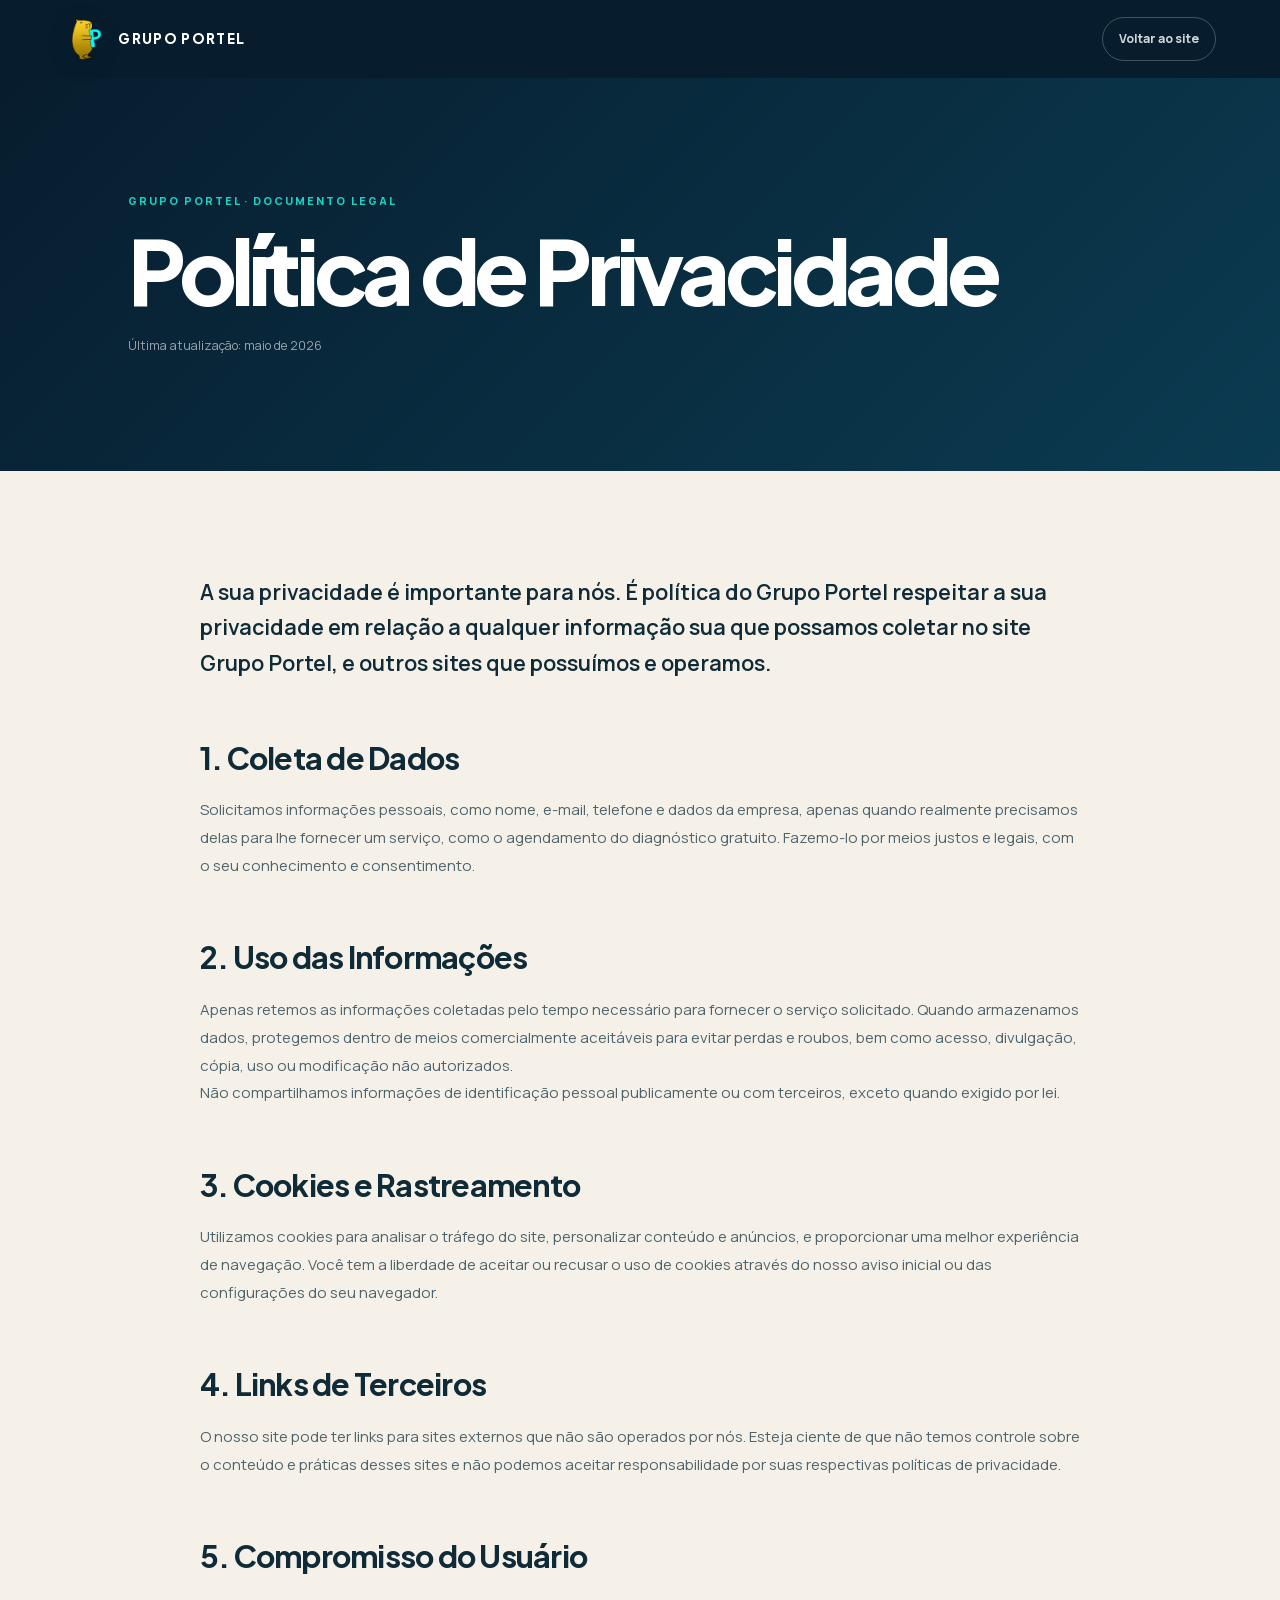
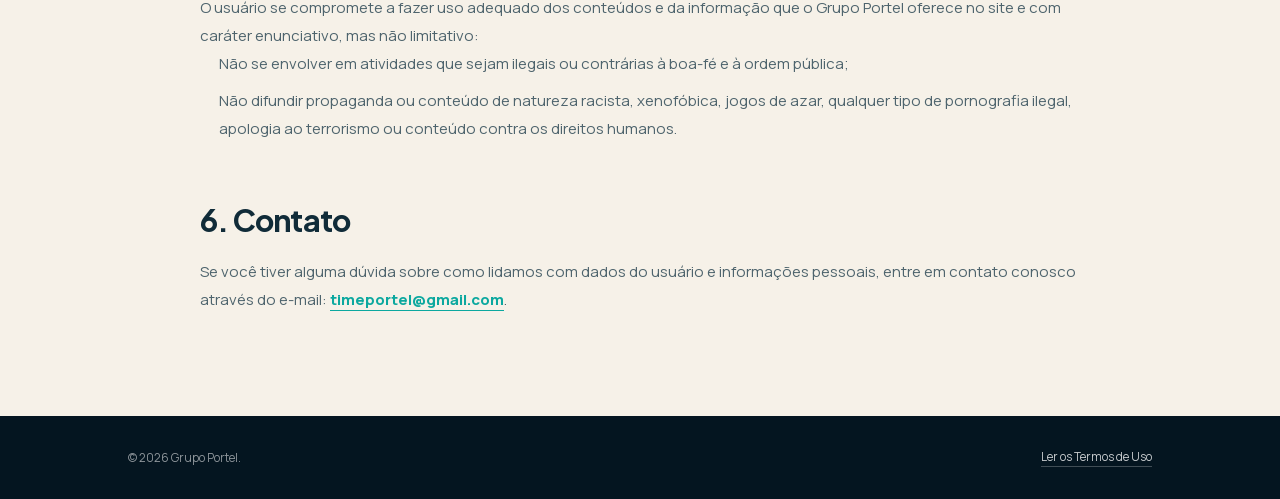
==== commit 187e75da: "Reduce logo delivery and batch heading layout measurements" ====
--- a/privacidade/index.html
+++ b/privacidade/index.html
@@ -1,4 +1,4 @@
-<!DOCTYPE html><html lang="pt-BR"><head><meta charSet="utf-8"/><meta name="viewport" content="width=device-width, initial-scale=1"/><link rel="preload" href="/assets/logo-grupo-portel.png" as="image"/><link rel="stylesheet" href="/_next/static/css/index.C528u4CT.css" data-rsc-css-href="/_next/static/css/index.C528u4CT.css" data-precedence="vite-rsc/importer-resources"/><link rel="modulepreload" fetchPriority="low" href="/_next/static/chunks/index-CwE5I6aI.js"/><script src="/_next/static/chunks/rolldown-runtime-C60lm6uB.js" type="module" async=""></script><script src="/_next/static/chunks/framework-BgSIrAUN.js" type="module" async=""></script><link rel="preload" href="/assets/capy-transition-rough.png" as="image"/><link rel="preload" href="/assets/capy-walk-rough.png" as="image"/><link rel="modulepreload" href="/_next/static/chunks/layout-segment-context-z659BINg.js" crossorigin=""/><title>Grupo Portel | Engenharia de Vendas</title><meta name="description" content="Encontramos onde a sua receita escapa e conectamos marca, marketing e vendas para transformar atenção em decisão, venda e recorrência."/><meta property="og:title" content="Grupo Portel | Engenharia de Vendas"/><meta property="og:description" content="Encontramos onde a sua receita escapa e conectamos marca, marketing e vendas para transformar atenção em decisão, venda e recorrência."/><meta property="og:type" content="website"/><meta property="og:image" content="https://grupoportel.com/og.png"/><meta property="og:image:width" content="1536"/><meta property="og:image:height" content="1024"/><meta property="og:image:alt" content="Grupo Portel — quatro estações da estruturação comercial"/><meta name="twitter:card" content="summary_large_image"/><meta name="twitter:title" content="Grupo Portel | Engenharia de Vendas"/><meta name="twitter:description" content="Encontramos onde a sua receita escapa e conectamos marca, marketing e vendas para transformar atenção em decisão, venda e recorrência."/><meta name="twitter:image" content="https://grupoportel.com/og.png"/><link rel="shortcut icon" href="/favicon-portel.png"/><link rel="icon" href="/favicon-portel.png" type="image/png"/><link rel="apple-touch-icon" href="/favicon-portel.png"/><link rel="preload" as="image" href="/assets/capy-transition-rough.png"/><link rel="preload" as="image" href="/assets/capy-walk-rough.png"/><script>Object.assign(((self[Symbol.for("vinext.navigationRuntime")]??={bootstrap:{routeManifest:null},functions:{}}).bootstrap.rsc??={rsc:[]}),{params:{},nav:{"pathname":"/privacidade","searchParams":[]}})</script><link rel="modulepreload" href="/_next/static/chunks/index-CwE5I6aI.js" />
+<!DOCTYPE html><html lang="pt-BR"><head><meta http-equiv="Content-Security-Policy" content="default-src 'self'; script-src 'self' 'sha256-IGrblU1kVuCTnjhBGyZR1x8RGbT6hm/kh8HQ1/szN3Q=' 'sha256-seCevpJgnLLZqs6G/2zI2Mgyvowl2/eL6k6UQvQ7cbY=' 'sha256-x5lao5ZXlqSzkFZ3viSn+1vBBwAFVALGpuerwVPhCXM=' 'sha256-0kbX58llTIMUwzrG/9wg4NyhcguGDhOfFRz9dxh+GG8=' 'sha256-rncwhvR6IwOE6xRB06404DPsKea4Y8nG5F59kxkcmL8=' 'sha256-fMF3nCailwQV6E4WsOirA5hEc4lthOZDfpP+Vn/Sk3M=' 'sha256-MR5sjneosbb62HgUStEFIg9zxtaO3wBOEkdEgUgXSdI=' 'sha256-SPj7cgkH/DGytTOn+ulKYJr9DB/2SvLUDltPOo/gkkY=' 'sha256-u3GK8giEzEhgHS6SqVEJysimnKHIWjJ6EJgT7Kigfvc=' 'sha256-BpKxE4GD4Da0BWMHtK3GIomkhGHs/9lM72Bp2OmGZgc=' 'sha256-fU5XCeeXRvTX5tDaghqPJSRZ557J9kA6cIhoVjlUZFY=' 'sha256-TS3RFuYAfpiVLsc5vy5N5zvmguJ+iFvlWgFT6oMYdRU=' 'sha256-XJS/BPFtSMTNZme7bu+wWYqXPUSNV2gdiomzdoDsz20=' 'sha256-QcpfOA5DanALTHqRkntB8EtKdOtiy5XPnFQvWmUBeRs=' 'sha256-mpyH0HImRNtvG/3+Tqts7Wl3RsFSIeTz4Y2VKugKzDc=' 'sha256-LW26oJUcG9pZpVUikLKaij696V/Hlz/1xcsJzNvTyi8='; style-src 'self' 'unsafe-inline'; img-src 'self' data:; font-src 'self'; connect-src 'self'; form-action 'self'; object-src 'none'; base-uri 'none'; frame-src 'none'"/><meta charSet="utf-8"/><meta name="viewport" content="width=device-width, initial-scale=1"/><link rel="preload" href="/assets/logo-grupo-portel.png" as="image"/><link rel="stylesheet" href="/_next/static/css/index.C528u4CT.css" data-rsc-css-href="/_next/static/css/index.C528u4CT.css" data-precedence="vite-rsc/importer-resources"/><link rel="modulepreload" fetchPriority="low" href="/_next/static/chunks/index-public-content-v4.js"/><script src="/_next/static/chunks/rolldown-runtime-C60lm6uB.js" type="module" async=""></script><script src="/_next/static/chunks/framework-BgSIrAUN.js" type="module" async=""></script><link rel="preload" href="/assets/capy-transition-rough.png" as="image"/><link rel="preload" href="/assets/capy-walk-rough.png" as="image"/><link rel="modulepreload" href="/_next/static/chunks/layout-segment-context-public-v4.js" crossorigin=""/><title>Grupo Portel | Engenharia de Vendas</title><meta name="description" content="Encontramos onde a sua receita escapa e conectamos marca, marketing e vendas para transformar atenção em decisão, venda e recorrência."/><meta property="og:title" content="Grupo Portel | Engenharia de Vendas"/><meta property="og:description" content="Encontramos onde a sua receita escapa e conectamos marca, marketing e vendas para transformar atenção em decisão, venda e recorrência."/><meta property="og:type" content="website"/><meta property="og:image" content="https://grupoportel.com/og.png"/><meta property="og:image:width" content="1536"/><meta property="og:image:height" content="1024"/><meta property="og:image:alt" content="Grupo Portel — quatro estações da estruturação comercial"/><meta name="twitter:card" content="summary_large_image"/><meta name="twitter:title" content="Grupo Portel | Engenharia de Vendas"/><meta name="twitter:description" content="Encontramos onde a sua receita escapa e conectamos marca, marketing e vendas para transformar atenção em decisão, venda e recorrência."/><meta name="twitter:image" content="https://grupoportel.com/og.png"/><link rel="shortcut icon" href="/favicon-portel.png"/><link rel="icon" href="/favicon-portel.png" type="image/png"/><link rel="apple-touch-icon" href="/favicon-portel.png"/><link rel="preload" as="image" href="/assets/capy-transition-rough.png"/><link rel="preload" as="image" href="/assets/capy-walk-rough.png"/><script>Object.assign(((self[Symbol.for("vinext.navigationRuntime")]??={bootstrap:{routeManifest:null},functions:{}}).bootstrap.rsc??={rsc:[]}),{params:{},nav:{"pathname":"/privacidade","searchParams":[]}})</script><link rel="modulepreload" href="/_next/static/chunks/index-public-content-v4.js" />
 <link rel="preload" href="/_next/static/_vinext_fonts/manrope-76eca2803f7f/manrope-81401990.woff2" as="font" type="font/woff2" crossorigin />
 <link rel="preload" href="/_next/static/_vinext_fonts/plus-jakarta-sans-58677bc4e688/plus-jakarta-sans-be25729b.woff2" as="font" type="font/woff2" crossorigin />
 <style data-vinext-fonts>/* cyrillic-ext */
@@ -119,4 +119,4 @@
 
 .__variable_plus_jakarta_sans_1ftl9zn { --font-display: 'Plus Jakarta Sans', 'Plus Jakarta Sans Fallback'; }
 </style>
-</head><body class="__variable_manrope_0lv6qco __variable_plus_jakarta_sans_1ftl9zn"><main class="legal-page"><header class="legal-header"><a class="brand" href="/#inicio" aria-label="Grupo Portel — página inicial"><span class="brand-mark"><img src="/assets/logo-grupo-portel.png" alt=""/></span><span>GRUPO PORTEL</span></a><a class="legal-home-link" href="/#inicio">Voltar ao site</a></header><section class="legal-hero"><p>GRUPO PORTEL · DOCUMENTO LEGAL</p><h1>Política de Privacidade</h1><span>Última atualização: maio de 2026</span></section><article class="legal-content"><p>A sua privacidade é importante para nós. É política do Grupo Portel respeitar a sua privacidade em relação a qualquer informação sua que possamos coletar no site Grupo Portel, e outros sites que possuímos e operamos.</p><h2>1. Coleta de Dados</h2><p>Solicitamos informações pessoais, como nome, e-mail, telefone e dados da empresa, apenas quando realmente precisamos delas para lhe fornecer um serviço, como o agendamento do diagnóstico gratuito. Fazemo-lo por meios justos e legais, com o seu conhecimento e consentimento.</p><h2>2. Uso das Informações</h2><p>Apenas retemos as informações coletadas pelo tempo necessário para fornecer o serviço solicitado. Quando armazenamos dados, protegemos dentro de meios comercialmente aceitáveis para evitar perdas e roubos, bem como acesso, divulgação, cópia, uso ou modificação não autorizados.</p><p>Não compartilhamos informações de identificação pessoal publicamente ou com terceiros, exceto quando exigido por lei.</p><h2>3. Cookies e Rastreamento</h2><p>Utilizamos cookies para analisar o tráfego do site, personalizar conteúdo e anúncios, e proporcionar uma melhor experiência de navegação. Você tem a liberdade de aceitar ou recusar o uso de cookies através do nosso aviso inicial ou das configurações do seu navegador.</p><h2>4. Links de Terceiros</h2><p>O nosso site pode ter links para sites externos que não são operados por nós. Esteja ciente de que não temos controle sobre o conteúdo e práticas desses sites e não podemos aceitar responsabilidade por suas respectivas políticas de privacidade.</p><h2>5. Compromisso do Usuário</h2><p>O usuário se compromete a fazer uso adequado dos conteúdos e da informação que o Grupo Portel oferece no site e com caráter enunciativo, mas não limitativo:</p><ul><li>Não se envolver em atividades que sejam ilegais ou contrárias à boa-fé e à ordem pública;</li><li>Não difundir propaganda ou conteúdo de natureza racista, xenofóbica, jogos de azar, qualquer tipo de pornografia ilegal, apologia ao terrorismo ou conteúdo contra os direitos humanos.</li></ul><h2>6. Contato</h2><p>Se você tiver alguma dúvida sobre como lidamos com dados do usuário e informações pessoais, entre em contato conosco através do e-mail: <a href="mailto:timeportel@gmail.com">timeportel@gmail.com</a>.</p></article><footer class="legal-footer"><span>© 2026 Grupo Portel.</span><a href="/termos/">Ler os Termos de Uso</a></footer></main><script type="module" src="/_next/static/chunks/index-CwE5I6aI.js" id="_R_" async=""></script><script>((self[Symbol.for("vinext.navigationRuntime")]??={bootstrap:{routeManifest:null},functions:{}}).bootstrap.rsc??={rsc:[]}).rsc.push("2:I[\"8c0f216c4604\",[],\"Children\",1]\n")</script><script>((self[Symbol.for("vinext.navigationRuntime")]??={bootstrap:{routeManifest:null},functions:{}}).bootstrap.rsc??={rsc:[]}).rsc.push("3:I[\"593f344dc510\",[],\"GlobalErrorBoundary\",1]\n")</script><script>((self[Symbol.for("vinext.navigationRuntime")]??={bootstrap:{routeManifest:null},functions:{}}).bootstrap.rsc??={rsc:[]}).rsc.push("4:I[\"0b874ad30386\",[],\"default\",1]\n")</script><script>((self[Symbol.for("vinext.navigationRuntime")]??={bootstrap:{routeManifest:null},functions:{}}).bootstrap.rsc??={rsc:[]}).rsc.push("5:I[\"593f344dc510\",[],\"ErrorBoundary\",1]\n")</script><script>((self[Symbol.for("vinext.navigationRuntime")]??={bootstrap:{routeManifest:null},functions:{}}).bootstrap.rsc??={rsc:[]}).rsc.push("6:I[\"15c18cfaeeff\",[],\"LayoutSegmentProvider\",1]\n")</script><script>((self[Symbol.for("vinext.navigationRuntime")]??={bootstrap:{routeManifest:null},functions:{}}).bootstrap.rsc??={rsc:[]}).rsc.push("7:I[\"8c0f216c4604\",[],\"Slot\",1]\n")</script><script>((self[Symbol.for("vinext.navigationRuntime")]??={bootstrap:{routeManifest:null},functions:{}}).bootstrap.rsc??={rsc:[]}).rsc.push("8:I[\"9276801271d6\",[],\"AppRouterScrollTarget\",1]\n")</script><script>((self[Symbol.for("vinext.navigationRuntime")]??={bootstrap:{routeManifest:null},functions:{}}).bootstrap.rsc??={rsc:[]}).rsc.push("9:I[\"593f344dc510\",[],\"RedirectBoundary\",1]\n")</script><script>((self[Symbol.for("vinext.navigationRuntime")]??={bootstrap:{routeManifest:null},functions:{}}).bootstrap.rsc??={rsc:[]}).rsc.push(":HL[\"/_next/static/css/index.C528u4CT.css\",\"style\"     ]\n")</script><script>((self[Symbol.for("vinext.navigationRuntime")]??={bootstrap:{routeManifest:null},functions:{}}).bootstrap.rsc??={rsc:[]}).rsc.push(":HL[\"/assets/capy-transition-rough.png\",\"image\"]\n")</script><script>((self[Symbol.for("vinext.navigationRuntime")]??={bootstrap:{routeManifest:null},functions:{}}).bootstrap.rsc??={rsc:[]}).rsc.push(":HL[\"/assets/capy-walk-rough.png\",\"image\"]\n")</script><script>((self[Symbol.for("vinext.navigationRuntime")]??={bootstrap:{routeManifest:null},functions:{}}).bootstrap.rsc??={rsc:[]}).rsc.push("0:{\"__route\":\"route:/privacidade\",\"__interceptionContext\":null,\"__layoutIds\":[\"layout:/\"],\"__rootLayout\":\"/\",\"__sourcePage\":\"/privacidade/page\",\"page:/privacidade\":\"$L1\",\"layout:/\":[[[[\"$\",\"link\",\"css:/_next/static/css/index.C528u4CT.css\",{\"rel\":\"stylesheet\",\"precedence\":\"vite-rsc/importer-resources\",\"href\":\"/_next/static/css/index.C528u4CT.css\",\"data-rsc-css-href\":\"/_next/static/css/index.C528u4CT.css\"}],\"$undefined\"],[\"$\",\"html\",null,{\"lang\":\"pt-BR\",\"children\":[[\"$\",\"head\",null,{\"children\":[[\"$\",\"link\",null,{\"rel\":\"preload\",\"as\":\"image\",\"href\":\"/assets/capy-transition-rough.png\"}],[\"$\",\"link\",null,{\"rel\":\"preload\",\"as\":\"image\",\"href\":\"/assets/capy-walk-rough.png\"}]]}],[\"$\",\"body\",null,{\"className\":\"__variable_manrope_0lv6qco __variable_plus_jakarta_sans_1ftl9zn\",\"children\":[\"$\",\"$L2\",null,{}]}]]}]],null],\"route:/privacidade\":[[[\"$\",\"meta\",null,{\"charSet\":\"utf-8\"}],[[\"$\",\"title\",\"0\",{\"children\":\"Grupo Portel | Engenharia de Vendas\"}],[\"$\",\"meta\",\"1\",{\"name\":\"description\",\"content\":\"Encontramos onde a sua receita escapa e conectamos marca, marketing e vendas para transformar atenção em decisão, venda e recorrência.\"}],[\"$\",\"meta\",\"2\",{\"property\":\"og:title\",\"content\":\"Grupo Portel | Engenharia de Vendas\"}],[\"$\",\"meta\",\"3\",{\"property\":\"og:description\",\"content\":\"Encontramos onde a sua receita escapa e conectamos marca, marketing e vendas para transformar atenção em decisão, venda e recorrência.\"}],[\"$\",\"meta\",\"4\",{\"property\":\"og:type\",\"content\":\"website\"}],[\"$\",\"meta\",\"5\",{\"property\":\"og:image\",\"content\":\"https://grupoportel.com/og.png\"}],[\"$\",\"meta\",\"6\",{\"property\":\"og:image:width\",\"content\":\"1536\"}],[\"$\",\"meta\",\"7\",{\"property\":\"og:image:height\",\"content\":\"1024\"}],[\"$\",\"meta\",\"8\",{\"property\":\"og:image:alt\",\"content\":\"Grupo Portel — quatro estações da estruturação comercial\"}],[\"$\",\"meta\",\"9\",{\"name\":\"twitter:card\",\"content\":\"summary_large_image\"}],[\"$\",\"meta\",\"10\",{\"name\":\"twitter:title\",\"content\":\"Grupo Portel | Engenharia de Vendas\"}],[\"$\",\"meta\",\"11\",{\"name\":\"twitter:description\",\"content\":\"Encontramos onde a sua receita escapa e conectamos marca, marketing e vendas para transformar atenção em decisão, venda e recorrência.\"}],[\"$\",\"meta\",\"12\",{\"name\":\"twitter:image\",\"content\":\"https://grupoportel.com/og.png\"}],[\"$\",\"link\",\"13\",{\"rel\":\"shortcut icon\",\"href\":\"/favicon-portel.png\"}],[\"$\",\"link\",\"14\",{\"rel\":\"icon\",\"href\":\"/favicon-portel.png\",\"type\":\"image/png\"}],[\"$\",\"link\",\"15\",{\"rel\":\"apple-touch-icon\",\"href\":\"/favicon-portel.png\"}]],[[\"$\",\"meta\",\"0\",{\"name\":\"viewport\",\"content\":\"width=device-width, initial-scale=1\"}]]],[\"$\",\"$L3\",null,{\"fallback\":\"$4\",\"children\":[\"$\",\"$L5\",null,{\"fallback\":\"$4\",\"children\":[\"$\",\"$L6\",null,{\"providerId\":\"layout:/\",\"segmentMap\":{\"children\":[\"privacidade\"]},\"children\":[\"$\",\"$L7\",null,{\"id\":\"layout:/\",\"parallelSlots\":\"$undefined\",\"children\":[\"$\",\"$L8\",null,{\"children\":[\"$\",\"$L9\",null,{\"children\":[[\"$\",\"$L6\",null,{\"providerId\":\"page:/privacidade\",\"segmentMap\":{\"children\":[\"__PAGE__\"]},\"children\":[\"$\",\"$L7\",null,{\"id\":\"page:/privacidade\"}]}],null]}]}]}]}]}]}],null,null],\"__layoutFlags\":{\"layout:/\":\"s\"},\"__artifactCompatibility\":{\"schemaVersion\":1,\"graphVersion\":\"app-route-graph:e624e10433187079\",\"deploymentVersion\":\"eda1e6bf-291e-41cd-b1f5-90663b16c5d6\",\"appElementsSchemaVersion\":1,\"rscPayloadSchemaVersion\":1,\"rootBoundaryId\":\"/\",\"renderEpoch\":null},\"__renderObservation\":{\"schemaVersion\":1,\"output\":{\"kind\":\"app-rsc\",\"mountedSlotsFingerprint\":null,\"renderEpoch\":null,\"rootBoundaryId\":\"/\",\"routeId\":\"route:/privacidade\"},\"completeness\":\"partial\",\"boundaryOutcome\":{\"kind\":\"unknown\"},\"requestApis\":[{\"kind\":\"connection\",\"status\":\"unknown\"},{\"kind\":\"cookies\",\"status\":\"unknown\"},{\"kind\":\"draftMode\",\"status\":\"unknown\"},{\"kind\":\"headers\",\"status\":\"unknown\"},{\"kind\":\"params\",\"status\":\"unknown\"},{\"kind\":\"searchParams\",\"status\":\"unknown\"}],\"dynamicFetches\":[],\"cacheTags\":[\"/privacidade\",\"_N_T_/layout\",\"_N_T_/privacidade\",\"_N_T_/privacidade/layout\",\"_N_T_/privacidade/page\"],\"pathTags\":[\"/privacidade\"],\"cacheability\":\"unknown\",\"downgrade\":{\"target\":\"freshRender\",\"reasons\":[{\"code\":\"CP_DOWNGRADE_CACHEABILITY_UNKNOWN\",\"target\":\"freshRender\"},{\"code\":\"CP_DOWNGRADE_INCOMPLETE_OBSERVATION\",\"completeness\":\"partial\",\"target\":\"freshRender\"},{\"code\":\"CP_DOWNGRADE_UNKNOWN_REQUEST_API\",\"requestApi\":\"connection\",\"target\":\"freshRender\"},{\"code\":\"CP_DOWNGRADE_UNKNOWN_REQUEST_API\",\"requestApi\":\"cookies\",\"target\":\"freshRender\"},{\"code\":\"CP_DOWNGRADE_UNKNOWN_REQUEST_API\",\"requestApi\":\"draftMode\",\"target\":\"freshRender\"},{\"code\":\"CP_DOWNGRADE_UNKNOWN_REQUEST_API\",\"requestApi\":\"headers\",\"target\":\"freshRender\"},{\"code\":\"CP_DOWNGRADE_UNKNOWN_REQUEST_API\",\"requestApi\":\"params\",\"target\":\"freshRender\"},{\"code\":\"CP_DOWNGRADE_UNKNOWN_REQUEST_API\",\"requestApi\":\"searchParams\",\"target\":\"freshRender\"}],\"fallback\":{\"kind\":\"breakerFallback\",\"code\":\"CP_PRIVATE_DYNAMIC_DOWNGRADE\",\"mode\":\"renderFresh\",\"scope\":\"affectedOutput\",\"fields\":{\"reasonCodes\":[\"CP_DOWNGRADE_CACHEABILITY_UNKNOWN\",\"CP_DOWNGRADE_INCOMPLETE_OBSERVATION\",\"CP_DOWNGRADE_UNKNOWN_REQUEST_API\",\"CP_DOWNGRADE_UNKNOWN_REQUEST_API\",\"CP_DOWNGRADE_UNKNOWN_REQUEST_API\",\"CP_DOWNGRADE_UNKNOWN_REQUEST_API\",\"CP_DOWNGRADE_UNKNOWN_REQUEST_API\",\"CP_DOWNGRADE_UNKNOWN_REQUEST_API\"],\"target\":\"freshRender\"}},\"isPublicCacheCandidate\":false}}}\n")</script><script>((self[Symbol.for("vinext.navigationRuntime")]??={bootstrap:{routeManifest:null},functions:{}}).bootstrap.rsc??={rsc:[]}).rsc.push(":HL[\"/assets/logo-grupo-portel.png\",\"image\"]\n")</script><script>((self[Symbol.for("vinext.navigationRuntime")]??={bootstrap:{routeManifest:null},functions:{}}).bootstrap.rsc??={rsc:[]}).rsc.push("1:[\"$\",\"main\",null,{\"className\":\"legal-page\",\"children\":[[\"$\",\"header\",null,{\"className\":\"legal-header\",\"children\":[[\"$\",\"a\",null,{\"className\":\"brand\",\"href\":\"/#inicio\",\"aria-label\":\"Grupo Portel — página inicial\",\"children\":[[\"$\",\"span\",null,{\"className\":\"brand-mark\",\"children\":[\"$\",\"img\",null,{\"src\":\"/assets/logo-grupo-portel.png\",\"alt\":\"\"}]}],[\"$\",\"span\",null,{\"children\":\"GRUPO PORTEL\"}]]}],[\"$\",\"a\",null,{\"className\":\"legal-home-link\",\"href\":\"/#inicio\",\"children\":\"Voltar ao site\"}]]}],[\"$\",\"section\",null,{\"className\":\"legal-hero\",\"children\":[[\"$\",\"p\",null,{\"children\":\"GRUPO PORTEL · DOCUMENTO LEGAL\"}],[\"$\",\"h1\",null,{\"children\":\"Política de Privacidade\"}],[\"$\",\"span\",null,{\"children\":\"Última atualização: maio de 2026\"}]]}],[\"$\",\"article\",null,{\"className\":\"legal-content\",\"children\":[[\"$\",\"p\",null,{\"children\":\"A sua privacidade é importante para nós. É política do Grupo Portel respeitar a sua privacidade em relação a qualquer informação sua que possamos coletar no site Grupo Portel, e outros sites que possuímos e operamos.\"}],[\"$\",\"h2\",null,{\"children\":\"1. Coleta de Dados\"}],[\"$\",\"p\",null,{\"children\":\"Solicitamos informações pessoais, como nome, e-mail, telefone e dados da empresa, apenas quando realmente precisamos delas para lhe fornecer um serviço, como o agendamento do diagnóstico gratuito. Fazemo-lo por meios justos e legais, com o seu conhecimento e consentimento.\"}],[\"$\",\"h2\",null,{\"children\":\"2. Uso das Informações\"}],[\"$\",\"p\",null,{\"children\":\"Apenas retemos as informações coletadas pelo tempo necessário para fornecer o serviço solicitado. Quando armazenamos dados, protegemos dentro de meios comercialmente aceitáveis para evitar perdas e roubos, bem como acesso, divulgação, cópia, uso ou modificação não autorizados.\"}],[\"$\",\"p\",null,{\"children\":\"Não compartilhamos informações de identificação pessoal publicamente ou com terceiros, exceto quando exigido por lei.\"}],[\"$\",\"h2\",null,{\"children\":\"3. Cookies e Rastreamento\"}],[\"$\",\"p\",null,{\"children\":\"Utilizamos cookies para analisar o tráfego do site, personalizar conteúdo e anúncios, e proporcionar uma melhor experiência de navegação. Você tem a liberdade de aceitar ou recusar o uso de cookies através do nosso aviso inicial ou das configurações do seu navegador.\"}],[\"$\",\"h2\",null,{\"children\":\"4. Links de Terceiros\"}],[\"$\",\"p\",null,{\"children\":\"O nosso site pode ter links para sites externos que não são operados por nós. Esteja ciente de que não temos controle sobre o conteúdo e práticas desses sites e não podemos aceitar responsabilidade por suas respectivas políticas de privacidade.\"}],[\"$\",\"h2\",null,{\"children\":\"5. Compromisso do Usuário\"}],[\"$\",\"p\",null,{\"children\":\"O usuário se compromete a fazer uso adequado dos conteúdos e da informação que o Grupo Portel oferece no site e com caráter enunciativo, mas não limitativo:\"}],[\"$\",\"ul\",null,{\"children\":[[\"$\",\"li\",null,{\"children\":\"Não se envolver em atividades que sejam ilegais ou contrárias à boa-fé e à ordem pública;\"}],[\"$\",\"li\",null,{\"children\":\"Não difundir propaganda ou conteúdo de natureza racista, xenofóbica, jogos de azar, qualquer tipo de pornografia ilegal, apologia ao terrorismo ou conteúdo contra os direitos humanos.\"}]]}],[\"$\",\"h2\",null,{\"children\":\"6. Contato\"}],[\"$\",\"p\",null,{\"children\":[\"Se você tiver alguma dúvida sobre como lidamos com dados do usuário e informações pessoais, entre em contato conosco através do e-mail: \",[\"$\",\"a\",null,{\"href\":\"mailto:timeportel@gmail.com\",\"children\":\"timeportel@gmail.com\"}],\".\"]}]]}],[\"$\",\"footer\",null,{\"className\":\"legal-footer\",\"children\":[[\"$\",\"span\",null,{\"children\":\"© 2026 Grupo Portel.\"}],[\"$\",\"a\",null,{\"href\":\"/termos/\",\"children\":\"Ler os Termos de Uso\"}]]}]]}]\n")</script><script>Object.assign(((self[Symbol.for("vinext.navigationRuntime")]??={bootstrap:{routeManifest:null},functions:{}}).bootstrap.rsc??={rsc:[]}),{"initialCacheKind":"static"});((self[Symbol.for("vinext.navigationRuntime")]??={bootstrap:{routeManifest:null},functions:{}}).bootstrap.rsc??={rsc:[]}).done=true</script></body></html>+<link rel="canonical" href="https://grupoportel.com/privacidade/"/></head><body class="__variable_manrope_0lv6qco __variable_plus_jakarta_sans_1ftl9zn"><main class="legal-page"><header class="legal-header"><a class="brand" href="/#inicio" aria-label="Grupo Portel — página inicial"><span class="brand-mark"><img src="/assets/logo-grupo-portel-192.webp" srcset="/assets/logo-grupo-portel-96.webp 96w, /assets/logo-grupo-portel-192.webp 192w, /assets/logo-grupo-portel-320.webp 320w" sizes="(max-width: 900px) 38px, 60px" width="385" height="386" alt=""/></span><span>GRUPO PORTEL</span></a><a class="legal-home-link" href="/#inicio">Voltar ao site</a></header><section class="legal-hero"><p>GRUPO PORTEL · DOCUMENTO LEGAL</p><h1>Política de Privacidade</h1><span>Última atualização: maio de 2026</span></section><article class="legal-content"><p>A sua privacidade é importante para nós. É política do Grupo Portel respeitar a sua privacidade em relação a qualquer informação sua que possamos coletar no site Grupo Portel, e outros sites que possuímos e operamos.</p><h2>1. Coleta de Dados</h2><p>Solicitamos informações pessoais, como nome, e-mail, telefone e dados da empresa, apenas quando realmente precisamos delas para lhe fornecer um serviço, como o agendamento do diagnóstico gratuito. Fazemo-lo por meios justos e legais, com o seu conhecimento e consentimento.</p><h2>2. Uso das Informações</h2><p>Apenas retemos as informações coletadas pelo tempo necessário para fornecer o serviço solicitado. Quando armazenamos dados, protegemos dentro de meios comercialmente aceitáveis para evitar perdas e roubos, bem como acesso, divulgação, cópia, uso ou modificação não autorizados.</p><p>Não compartilhamos informações de identificação pessoal publicamente ou com terceiros, exceto quando exigido por lei.</p><h2>3. Cookies e Rastreamento</h2><p>Utilizamos cookies para analisar o tráfego do site, personalizar conteúdo e anúncios, e proporcionar uma melhor experiência de navegação. Você tem a liberdade de aceitar ou recusar o uso de cookies através do nosso aviso inicial ou das configurações do seu navegador.</p><h2>4. Links de Terceiros</h2><p>O nosso site pode ter links para sites externos que não são operados por nós. Esteja ciente de que não temos controle sobre o conteúdo e práticas desses sites e não podemos aceitar responsabilidade por suas respectivas políticas de privacidade.</p><h2>5. Compromisso do Usuário</h2><p>O usuário se compromete a fazer uso adequado dos conteúdos e da informação que o Grupo Portel oferece no site e com caráter enunciativo, mas não limitativo:</p><ul><li>Não se envolver em atividades que sejam ilegais ou contrárias à boa-fé e à ordem pública;</li><li>Não difundir propaganda ou conteúdo de natureza racista, xenofóbica, jogos de azar, qualquer tipo de pornografia ilegal, apologia ao terrorismo ou conteúdo contra os direitos humanos.</li></ul><h2>6. Contato</h2><p>Se você tiver alguma dúvida sobre como lidamos com dados do usuário e informações pessoais, entre em contato conosco através do e-mail: <a href="mailto:timeportel@gmail.com">timeportel@gmail.com</a>.</p></article><footer class="legal-footer"><span>© 2026 Grupo Portel.</span><a href="/termos/">Ler os Termos de Uso</a></footer></main><script type="module" src="/_next/static/chunks/index-public-content-v4.js" id="_R_" async=""></script><script>((self[Symbol.for("vinext.navigationRuntime")]??={bootstrap:{routeManifest:null},functions:{}}).bootstrap.rsc??={rsc:[]}).rsc.push("2:I[\"8c0f216c4604\",[],\"Children\",1]\n")</script><script>((self[Symbol.for("vinext.navigationRuntime")]??={bootstrap:{routeManifest:null},functions:{}}).bootstrap.rsc??={rsc:[]}).rsc.push("3:I[\"593f344dc510\",[],\"GlobalErrorBoundary\",1]\n")</script><script>((self[Symbol.for("vinext.navigationRuntime")]??={bootstrap:{routeManifest:null},functions:{}}).bootstrap.rsc??={rsc:[]}).rsc.push("4:I[\"0b874ad30386\",[],\"default\",1]\n")</script><script>((self[Symbol.for("vinext.navigationRuntime")]??={bootstrap:{routeManifest:null},functions:{}}).bootstrap.rsc??={rsc:[]}).rsc.push("5:I[\"593f344dc510\",[],\"ErrorBoundary\",1]\n")</script><script>((self[Symbol.for("vinext.navigationRuntime")]??={bootstrap:{routeManifest:null},functions:{}}).bootstrap.rsc??={rsc:[]}).rsc.push("6:I[\"15c18cfaeeff\",[],\"LayoutSegmentProvider\",1]\n")</script><script>((self[Symbol.for("vinext.navigationRuntime")]??={bootstrap:{routeManifest:null},functions:{}}).bootstrap.rsc??={rsc:[]}).rsc.push("7:I[\"8c0f216c4604\",[],\"Slot\",1]\n")</script><script>((self[Symbol.for("vinext.navigationRuntime")]??={bootstrap:{routeManifest:null},functions:{}}).bootstrap.rsc??={rsc:[]}).rsc.push("8:I[\"9276801271d6\",[],\"AppRouterScrollTarget\",1]\n")</script><script>((self[Symbol.for("vinext.navigationRuntime")]??={bootstrap:{routeManifest:null},functions:{}}).bootstrap.rsc??={rsc:[]}).rsc.push("9:I[\"593f344dc510\",[],\"RedirectBoundary\",1]\n")</script><script>((self[Symbol.for("vinext.navigationRuntime")]??={bootstrap:{routeManifest:null},functions:{}}).bootstrap.rsc??={rsc:[]}).rsc.push(":HL[\"/_next/static/css/index.C528u4CT.css\",\"style\"     ]\n")</script><script>((self[Symbol.for("vinext.navigationRuntime")]??={bootstrap:{routeManifest:null},functions:{}}).bootstrap.rsc??={rsc:[]}).rsc.push(":HL[\"/assets/capy-transition-rough.png\",\"image\"]\n")</script><script>((self[Symbol.for("vinext.navigationRuntime")]??={bootstrap:{routeManifest:null},functions:{}}).bootstrap.rsc??={rsc:[]}).rsc.push(":HL[\"/assets/capy-walk-rough.png\",\"image\"]\n")</script><script>((self[Symbol.for("vinext.navigationRuntime")]??={bootstrap:{routeManifest:null},functions:{}}).bootstrap.rsc??={rsc:[]}).rsc.push("0:{\"__route\":\"route:/privacidade\",\"__interceptionContext\":null,\"__layoutIds\":[\"layout:/\"],\"__rootLayout\":\"/\",\"__sourcePage\":\"/privacidade/page\",\"page:/privacidade\":\"$L1\",\"layout:/\":[[[[\"$\",\"link\",\"css:/_next/static/css/index.C528u4CT.css\",{\"rel\":\"stylesheet\",\"precedence\":\"vite-rsc/importer-resources\",\"href\":\"/_next/static/css/index.C528u4CT.css\",\"data-rsc-css-href\":\"/_next/static/css/index.C528u4CT.css\"}],\"$undefined\"],[\"$\",\"html\",null,{\"lang\":\"pt-BR\",\"children\":[[\"$\",\"head\",null,{\"children\":[[\"$\",\"link\",null,{\"rel\":\"preload\",\"as\":\"image\",\"href\":\"/assets/capy-transition-rough.png\"}],[\"$\",\"link\",null,{\"rel\":\"preload\",\"as\":\"image\",\"href\":\"/assets/capy-walk-rough.png\"}]]}],[\"$\",\"body\",null,{\"className\":\"__variable_manrope_0lv6qco __variable_plus_jakarta_sans_1ftl9zn\",\"children\":[\"$\",\"$L2\",null,{}]}]]}]],null],\"route:/privacidade\":[[[\"$\",\"meta\",null,{\"charSet\":\"utf-8\"}],[[\"$\",\"title\",\"0\",{\"children\":\"Grupo Portel | Engenharia de Vendas\"}],[\"$\",\"meta\",\"1\",{\"name\":\"description\",\"content\":\"Encontramos onde a sua receita escapa e conectamos marca, marketing e vendas para transformar atenção em decisão, venda e recorrência.\"}],[\"$\",\"meta\",\"2\",{\"property\":\"og:title\",\"content\":\"Grupo Portel | Engenharia de Vendas\"}],[\"$\",\"meta\",\"3\",{\"property\":\"og:description\",\"content\":\"Encontramos onde a sua receita escapa e conectamos marca, marketing e vendas para transformar atenção em decisão, venda e recorrência.\"}],[\"$\",\"meta\",\"4\",{\"property\":\"og:type\",\"content\":\"website\"}],[\"$\",\"meta\",\"5\",{\"property\":\"og:image\",\"content\":\"https://grupoportel.com/og.png\"}],[\"$\",\"meta\",\"6\",{\"property\":\"og:image:width\",\"content\":\"1536\"}],[\"$\",\"meta\",\"7\",{\"property\":\"og:image:height\",\"content\":\"1024\"}],[\"$\",\"meta\",\"8\",{\"property\":\"og:image:alt\",\"content\":\"Grupo Portel — quatro estações da estruturação comercial\"}],[\"$\",\"meta\",\"9\",{\"name\":\"twitter:card\",\"content\":\"summary_large_image\"}],[\"$\",\"meta\",\"10\",{\"name\":\"twitter:title\",\"content\":\"Grupo Portel | Engenharia de Vendas\"}],[\"$\",\"meta\",\"11\",{\"name\":\"twitter:description\",\"content\":\"Encontramos onde a sua receita escapa e conectamos marca, marketing e vendas para transformar atenção em decisão, venda e recorrência.\"}],[\"$\",\"meta\",\"12\",{\"name\":\"twitter:image\",\"content\":\"https://grupoportel.com/og.png\"}],[\"$\",\"link\",\"13\",{\"rel\":\"shortcut icon\",\"href\":\"/favicon-portel.png\"}],[\"$\",\"link\",\"14\",{\"rel\":\"icon\",\"href\":\"/favicon-portel.png\",\"type\":\"image/png\"}],[\"$\",\"link\",\"15\",{\"rel\":\"apple-touch-icon\",\"href\":\"/favicon-portel.png\"}]],[[\"$\",\"meta\",\"0\",{\"name\":\"viewport\",\"content\":\"width=device-width, initial-scale=1\"}]]],[\"$\",\"$L3\",null,{\"fallback\":\"$4\",\"children\":[\"$\",\"$L5\",null,{\"fallback\":\"$4\",\"children\":[\"$\",\"$L6\",null,{\"providerId\":\"layout:/\",\"segmentMap\":{\"children\":[\"privacidade\"]},\"children\":[\"$\",\"$L7\",null,{\"id\":\"layout:/\",\"parallelSlots\":\"$undefined\",\"children\":[\"$\",\"$L8\",null,{\"children\":[\"$\",\"$L9\",null,{\"children\":[[\"$\",\"$L6\",null,{\"providerId\":\"page:/privacidade\",\"segmentMap\":{\"children\":[\"__PAGE__\"]},\"children\":[\"$\",\"$L7\",null,{\"id\":\"page:/privacidade\"}]}],null]}]}]}]}]}]}],null,null],\"__layoutFlags\":{\"layout:/\":\"s\"},\"__artifactCompatibility\":{\"schemaVersion\":1,\"graphVersion\":\"app-route-graph:e624e10433187079\",\"deploymentVersion\":\"eda1e6bf-291e-41cd-b1f5-90663b16c5d6\",\"appElementsSchemaVersion\":1,\"rscPayloadSchemaVersion\":1,\"rootBoundaryId\":\"/\",\"renderEpoch\":null},\"__renderObservation\":{\"schemaVersion\":1,\"output\":{\"kind\":\"app-rsc\",\"mountedSlotsFingerprint\":null,\"renderEpoch\":null,\"rootBoundaryId\":\"/\",\"routeId\":\"route:/privacidade\"},\"completeness\":\"partial\",\"boundaryOutcome\":{\"kind\":\"unknown\"},\"requestApis\":[{\"kind\":\"connection\",\"status\":\"unknown\"},{\"kind\":\"cookies\",\"status\":\"unknown\"},{\"kind\":\"draftMode\",\"status\":\"unknown\"},{\"kind\":\"headers\",\"status\":\"unknown\"},{\"kind\":\"params\",\"status\":\"unknown\"},{\"kind\":\"searchParams\",\"status\":\"unknown\"}],\"dynamicFetches\":[],\"cacheTags\":[\"/privacidade\",\"_N_T_/layout\",\"_N_T_/privacidade\",\"_N_T_/privacidade/layout\",\"_N_T_/privacidade/page\"],\"pathTags\":[\"/privacidade\"],\"cacheability\":\"unknown\",\"downgrade\":{\"target\":\"freshRender\",\"reasons\":[{\"code\":\"CP_DOWNGRADE_CACHEABILITY_UNKNOWN\",\"target\":\"freshRender\"},{\"code\":\"CP_DOWNGRADE_INCOMPLETE_OBSERVATION\",\"completeness\":\"partial\",\"target\":\"freshRender\"},{\"code\":\"CP_DOWNGRADE_UNKNOWN_REQUEST_API\",\"requestApi\":\"connection\",\"target\":\"freshRender\"},{\"code\":\"CP_DOWNGRADE_UNKNOWN_REQUEST_API\",\"requestApi\":\"cookies\",\"target\":\"freshRender\"},{\"code\":\"CP_DOWNGRADE_UNKNOWN_REQUEST_API\",\"requestApi\":\"draftMode\",\"target\":\"freshRender\"},{\"code\":\"CP_DOWNGRADE_UNKNOWN_REQUEST_API\",\"requestApi\":\"headers\",\"target\":\"freshRender\"},{\"code\":\"CP_DOWNGRADE_UNKNOWN_REQUEST_API\",\"requestApi\":\"params\",\"target\":\"freshRender\"},{\"code\":\"CP_DOWNGRADE_UNKNOWN_REQUEST_API\",\"requestApi\":\"searchParams\",\"target\":\"freshRender\"}],\"fallback\":{\"kind\":\"breakerFallback\",\"code\":\"CP_PRIVATE_DYNAMIC_DOWNGRADE\",\"mode\":\"renderFresh\",\"scope\":\"affectedOutput\",\"fields\":{\"reasonCodes\":[\"CP_DOWNGRADE_CACHEABILITY_UNKNOWN\",\"CP_DOWNGRADE_INCOMPLETE_OBSERVATION\",\"CP_DOWNGRADE_UNKNOWN_REQUEST_API\",\"CP_DOWNGRADE_UNKNOWN_REQUEST_API\",\"CP_DOWNGRADE_UNKNOWN_REQUEST_API\",\"CP_DOWNGRADE_UNKNOWN_REQUEST_API\",\"CP_DOWNGRADE_UNKNOWN_REQUEST_API\",\"CP_DOWNGRADE_UNKNOWN_REQUEST_API\"],\"target\":\"freshRender\"}},\"isPublicCacheCandidate\":false}}}\n")</script><script>((self[Symbol.for("vinext.navigationRuntime")]??={bootstrap:{routeManifest:null},functions:{}}).bootstrap.rsc??={rsc:[]}).rsc.push(":HL[\"/assets/logo-grupo-portel.png\",\"image\"]\n")</script><script>((self[Symbol.for("vinext.navigationRuntime")]??={bootstrap:{routeManifest:null},functions:{}}).bootstrap.rsc??={rsc:[]}).rsc.push("1:[\"$\",\"main\",null,{\"className\":\"legal-page\",\"children\":[[\"$\",\"header\",null,{\"className\":\"legal-header\",\"children\":[[\"$\",\"a\",null,{\"className\":\"brand\",\"href\":\"/#inicio\",\"aria-label\":\"Grupo Portel — página inicial\",\"children\":[[\"$\",\"span\",null,{\"className\":\"brand-mark\",\"children\":[\"$\",\"img\",null,{\"src\":\"/assets/logo-grupo-portel.png\",\"alt\":\"\"}]}],[\"$\",\"span\",null,{\"children\":\"GRUPO PORTEL\"}]]}],[\"$\",\"a\",null,{\"className\":\"legal-home-link\",\"href\":\"/#inicio\",\"children\":\"Voltar ao site\"}]]}],[\"$\",\"section\",null,{\"className\":\"legal-hero\",\"children\":[[\"$\",\"p\",null,{\"children\":\"GRUPO PORTEL · DOCUMENTO LEGAL\"}],[\"$\",\"h1\",null,{\"children\":\"Política de Privacidade\"}],[\"$\",\"span\",null,{\"children\":\"Última atualização: maio de 2026\"}]]}],[\"$\",\"article\",null,{\"className\":\"legal-content\",\"children\":[[\"$\",\"p\",null,{\"children\":\"A sua privacidade é importante para nós. É política do Grupo Portel respeitar a sua privacidade em relação a qualquer informação sua que possamos coletar no site Grupo Portel, e outros sites que possuímos e operamos.\"}],[\"$\",\"h2\",null,{\"children\":\"1. Coleta de Dados\"}],[\"$\",\"p\",null,{\"children\":\"Solicitamos informações pessoais, como nome, e-mail, telefone e dados da empresa, apenas quando realmente precisamos delas para lhe fornecer um serviço, como o agendamento do diagnóstico gratuito. Fazemo-lo por meios justos e legais, com o seu conhecimento e consentimento.\"}],[\"$\",\"h2\",null,{\"children\":\"2. Uso das Informações\"}],[\"$\",\"p\",null,{\"children\":\"Apenas retemos as informações coletadas pelo tempo necessário para fornecer o serviço solicitado. Quando armazenamos dados, protegemos dentro de meios comercialmente aceitáveis para evitar perdas e roubos, bem como acesso, divulgação, cópia, uso ou modificação não autorizados.\"}],[\"$\",\"p\",null,{\"children\":\"Não compartilhamos informações de identificação pessoal publicamente ou com terceiros, exceto quando exigido por lei.\"}],[\"$\",\"h2\",null,{\"children\":\"3. Cookies e Rastreamento\"}],[\"$\",\"p\",null,{\"children\":\"Utilizamos cookies para analisar o tráfego do site, personalizar conteúdo e anúncios, e proporcionar uma melhor experiência de navegação. Você tem a liberdade de aceitar ou recusar o uso de cookies através do nosso aviso inicial ou das configurações do seu navegador.\"}],[\"$\",\"h2\",null,{\"children\":\"4. Links de Terceiros\"}],[\"$\",\"p\",null,{\"children\":\"O nosso site pode ter links para sites externos que não são operados por nós. Esteja ciente de que não temos controle sobre o conteúdo e práticas desses sites e não podemos aceitar responsabilidade por suas respectivas políticas de privacidade.\"}],[\"$\",\"h2\",null,{\"children\":\"5. Compromisso do Usuário\"}],[\"$\",\"p\",null,{\"children\":\"O usuário se compromete a fazer uso adequado dos conteúdos e da informação que o Grupo Portel oferece no site e com caráter enunciativo, mas não limitativo:\"}],[\"$\",\"ul\",null,{\"children\":[[\"$\",\"li\",null,{\"children\":\"Não se envolver em atividades que sejam ilegais ou contrárias à boa-fé e à ordem pública;\"}],[\"$\",\"li\",null,{\"children\":\"Não difundir propaganda ou conteúdo de natureza racista, xenofóbica, jogos de azar, qualquer tipo de pornografia ilegal, apologia ao terrorismo ou conteúdo contra os direitos humanos.\"}]]}],[\"$\",\"h2\",null,{\"children\":\"6. Contato\"}],[\"$\",\"p\",null,{\"children\":[\"Se você tiver alguma dúvida sobre como lidamos com dados do usuário e informações pessoais, entre em contato conosco através do e-mail: \",[\"$\",\"a\",null,{\"href\":\"mailto:timeportel@gmail.com\",\"children\":\"timeportel@gmail.com\"}],\".\"]}]]}],[\"$\",\"footer\",null,{\"className\":\"legal-footer\",\"children\":[[\"$\",\"span\",null,{\"children\":\"© 2026 Grupo Portel.\"}],[\"$\",\"a\",null,{\"href\":\"/termos/\",\"children\":\"Ler os Termos de Uso\"}]]}]]}]\n")</script><script>Object.assign(((self[Symbol.for("vinext.navigationRuntime")]??={bootstrap:{routeManifest:null},functions:{}}).bootstrap.rsc??={rsc:[]}),{"initialCacheKind":"static"});((self[Symbol.for("vinext.navigationRuntime")]??={bootstrap:{routeManifest:null},functions:{}}).bootstrap.rsc??={rsc:[]}).done=true</script></body></html>
